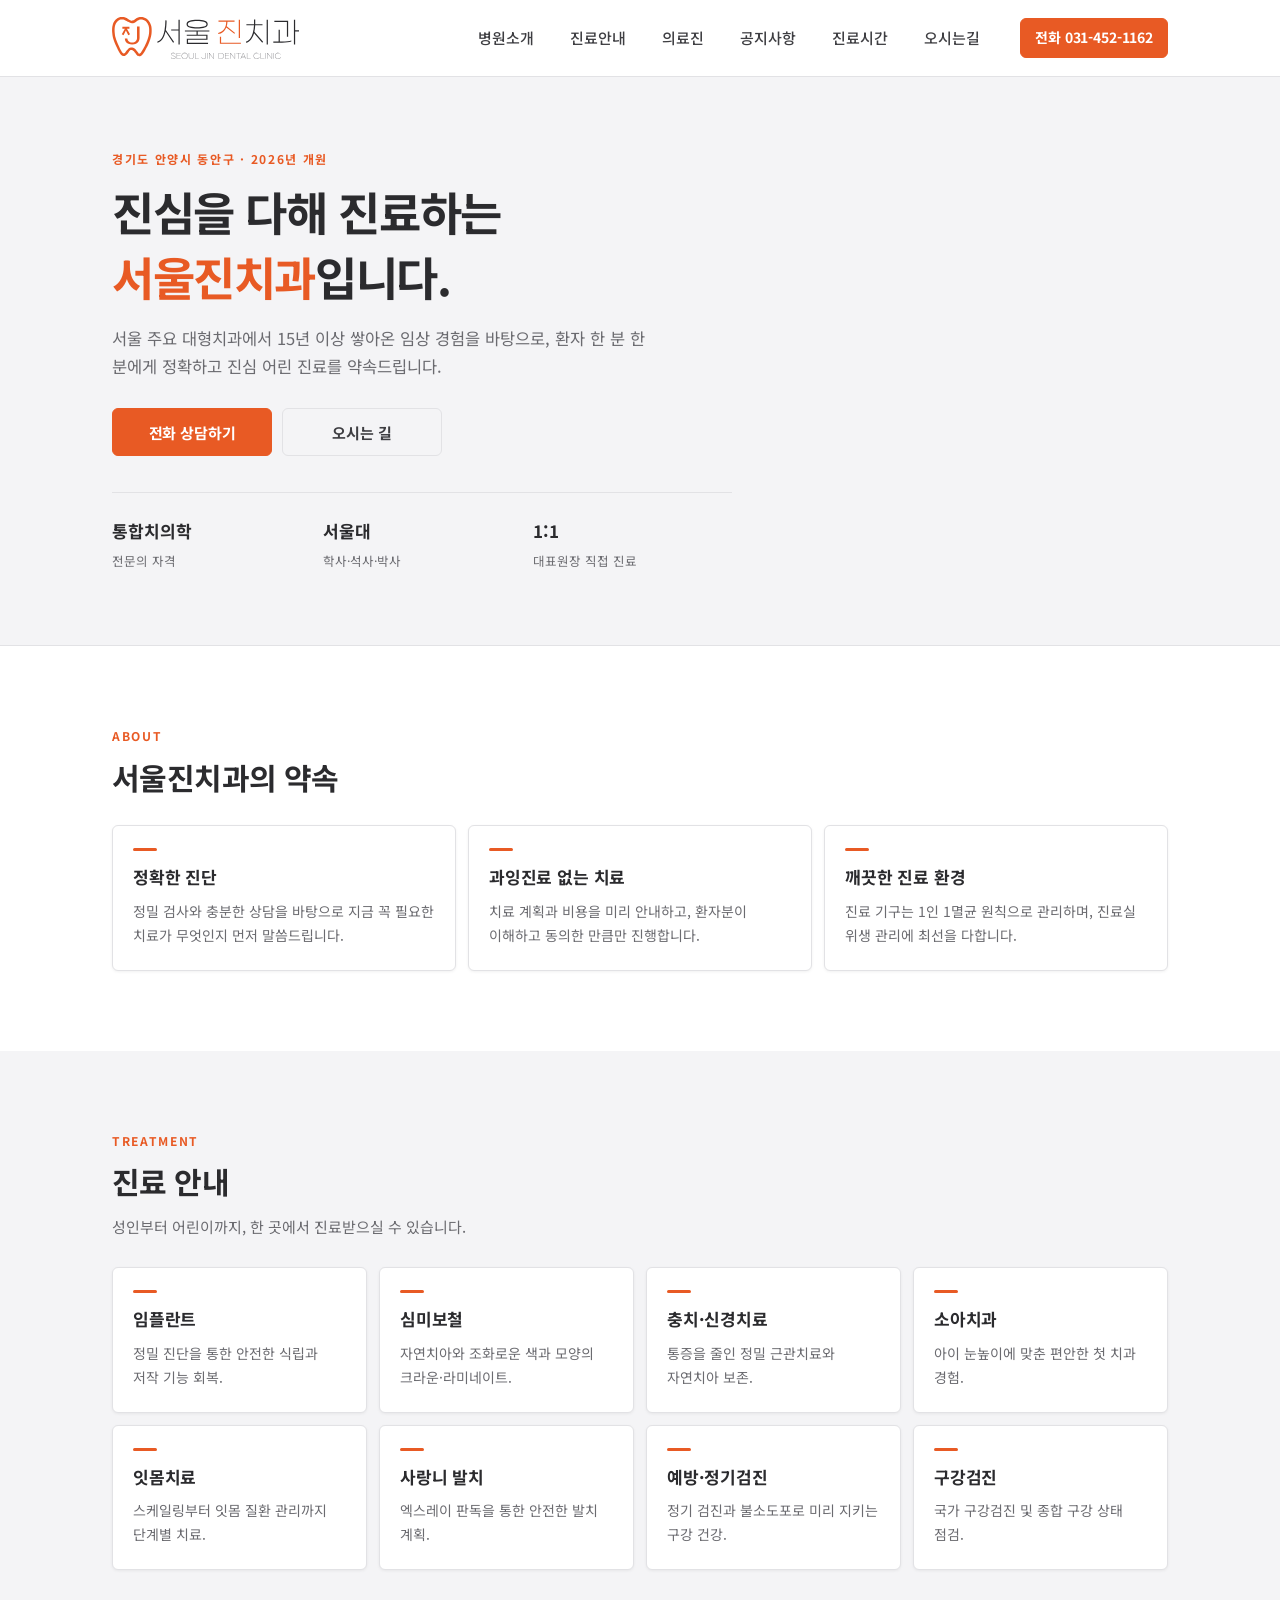
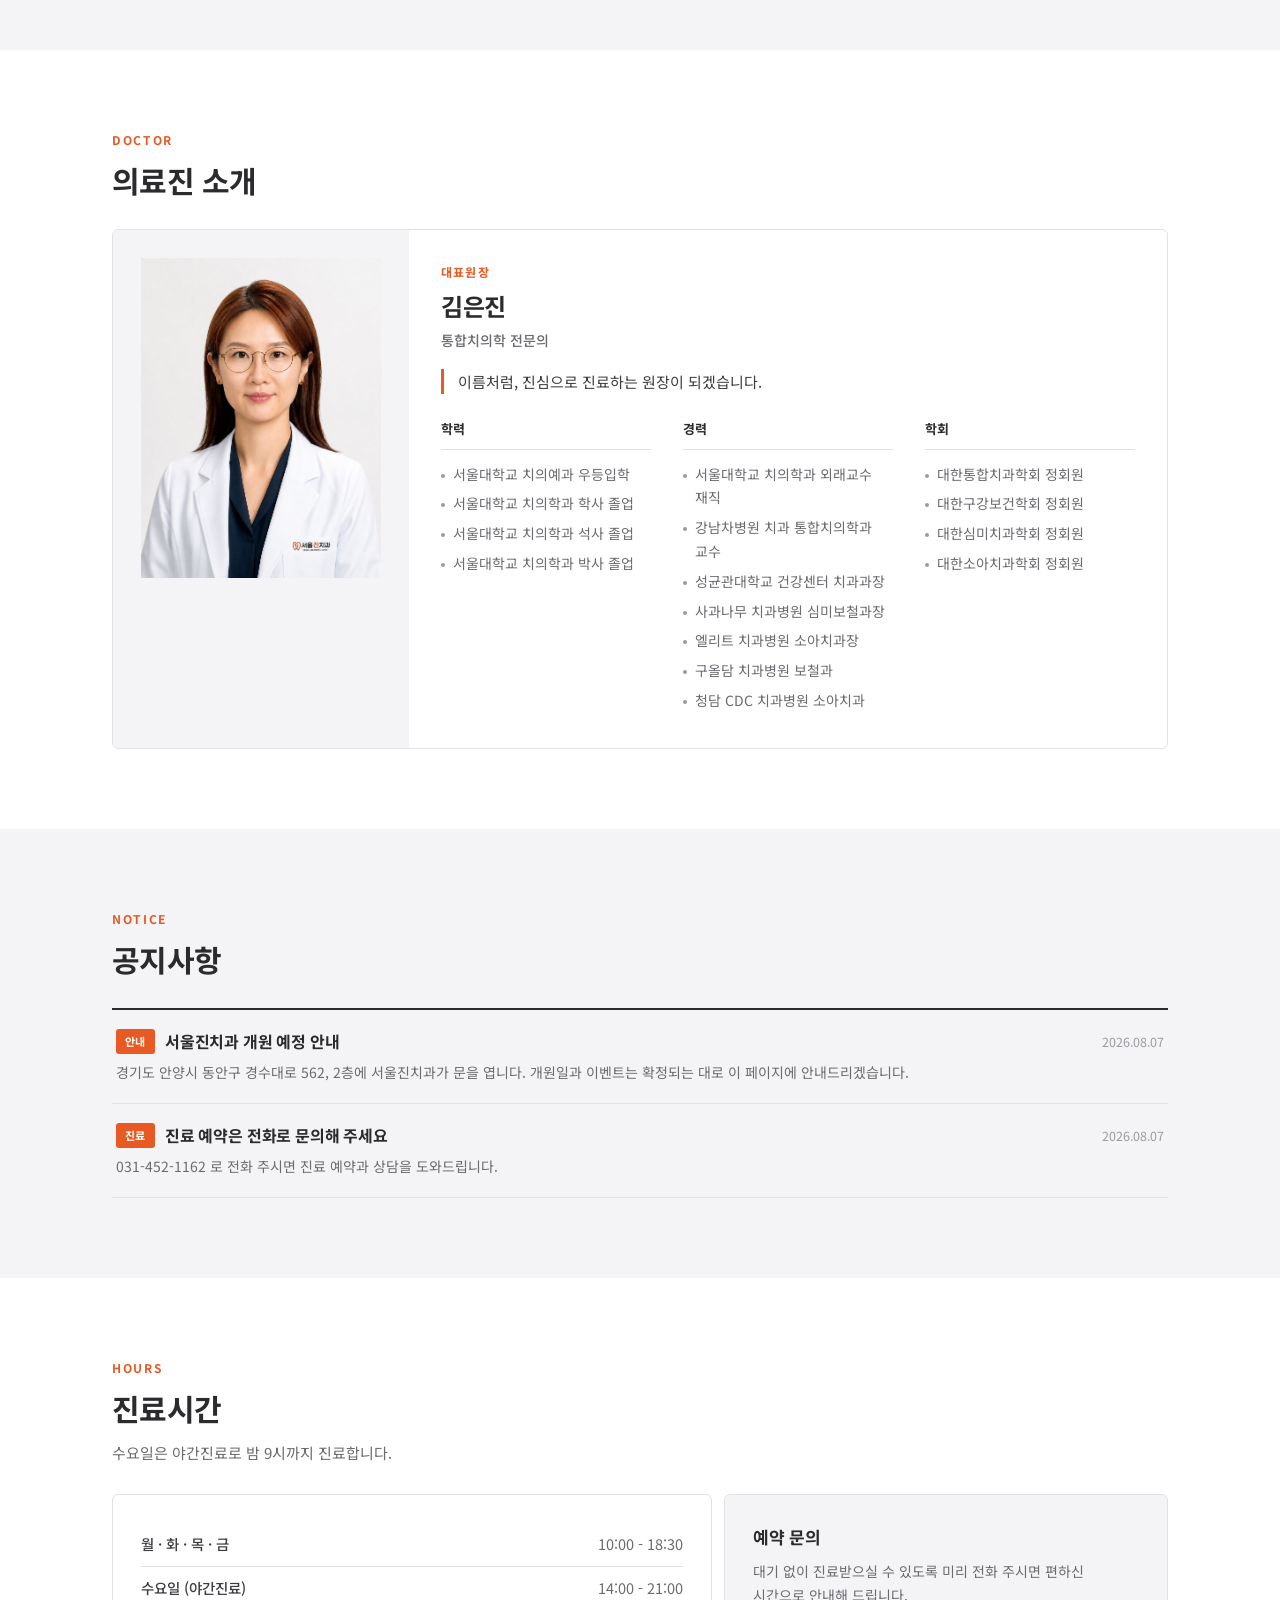
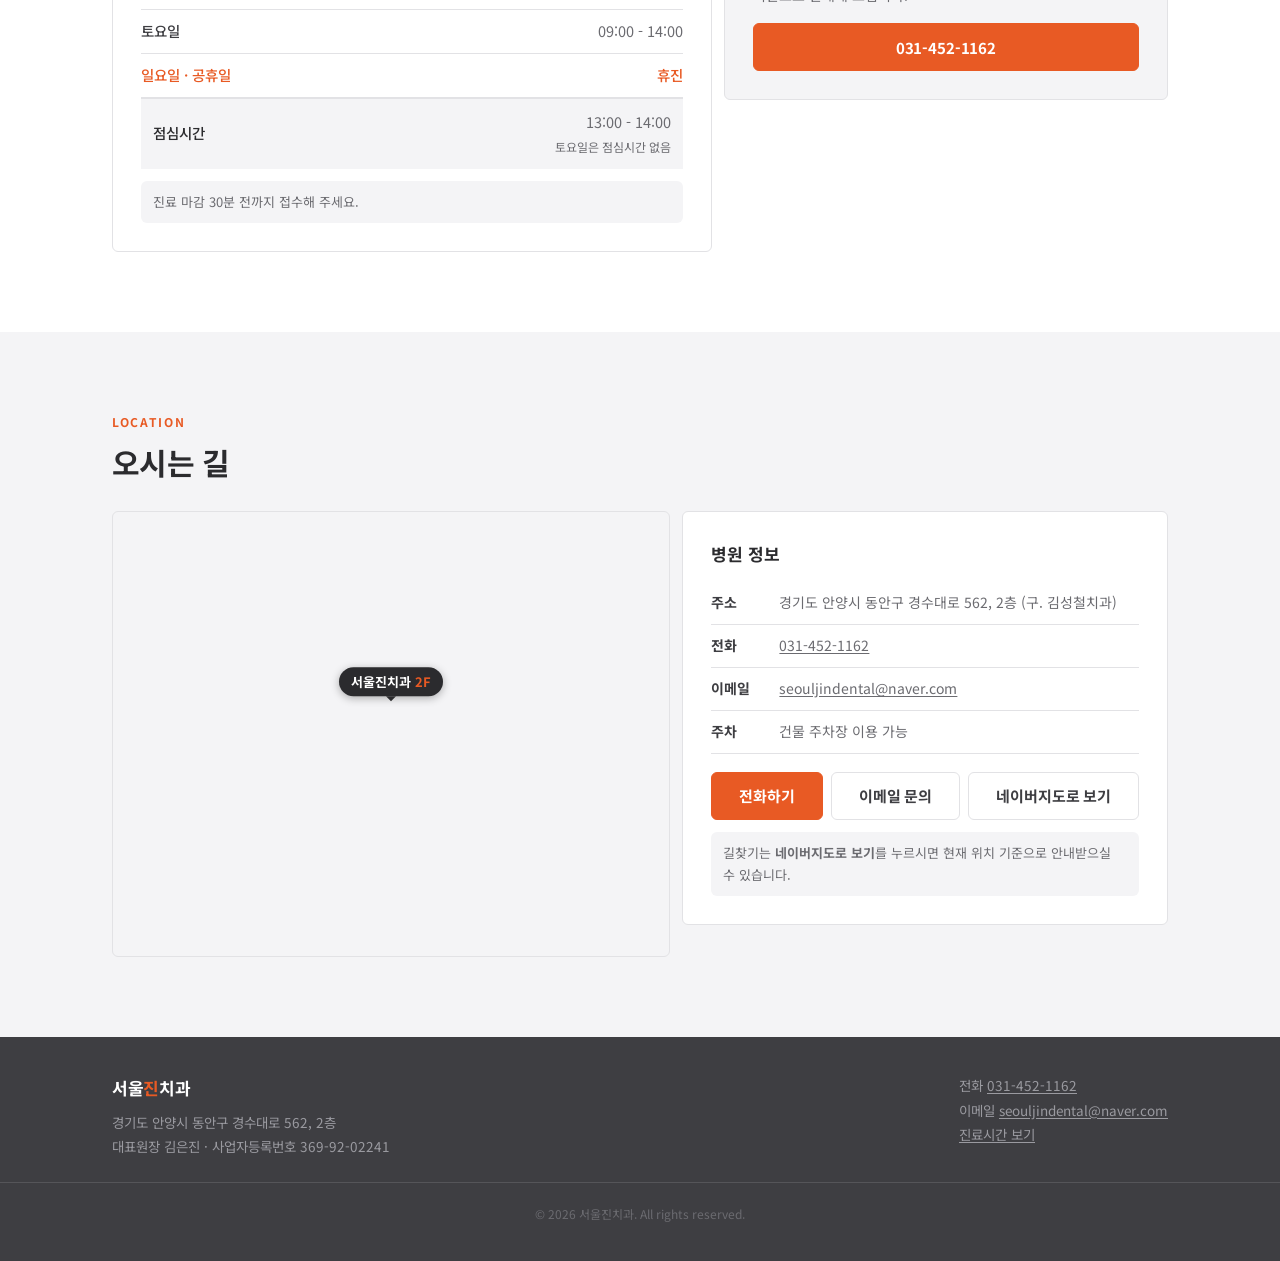
==== index.html @ 7da20f7e "푸터 진료시간 제거, 점심시간을 표 안으로, 사업자등록번호 입력 - 푸터에 진료시간이 중복으로 있어 임시 변경 때 한쪽만 고치는 실수가   생길 수 있었다. 푸터는 '진료시간 보기" ====
<!DOCTYPE html>
<html lang="ko">
<head>
<meta charset="UTF-8">
<meta name="viewport" content="width=device-width, initial-scale=1">
<title>서울진치과 | 안양 동안구 통합치의학 전문의 치과</title>
<meta name="description" content="경기도 안양시 동안구 경수대로 562, 2층. 통합치의학 전문의 김은진 대표원장이 임플란트·보철·심미치료·소아치과까지 직접 진료합니다. 전화 031-452-1162">
<meta name="keywords" content="안양치과, 동안구치과, 평촌치과, 서울진치과, 임플란트, 소아치과, 통합치의학 전문의">
<meta name="author" content="서울진치과">
<meta name="robots" content="index, follow">
<meta name="theme-color" content="#3E3E42">
<link rel="canonical" href="https://seouljindental.com/">

<!-- 검색엔진 소유확인 (지우지 마세요 — 지우면 소유확인이 풀립니다) -->
<meta name="google-site-verification" content="JNzWOjcxRi8a9K5BEWg_3UcegOGoQOrcPc45shkJLRU">
<meta name="naver-site-verification" content="94c505c1e6e44381753035ff42ec85cff32ebecf">

<!-- Open Graph -->
<meta property="og:type" content="website">
<meta property="og:site_name" content="서울진치과">
<meta property="og:title" content="서울진치과 | 안양 동안구 통합치의학 전문의 치과">
<meta property="og:description" content="통합치의학 전문의 김은진 대표원장이 직접 진료합니다. 경기도 안양시 동안구 경수대로 562, 2층 · 031-452-1162">
<meta property="og:url" content="https://seouljindental.com/">
<meta property="og:image" content="https://seouljindental.com/assets/images/doctor-kimeunjin.jpg">
<meta property="og:locale" content="ko_KR">
<meta name="twitter:card" content="summary_large_image">

<link rel="icon" href="data:image/svg+xml,<svg xmlns='http://www.w3.org/2000/svg' viewBox='0 0 32 32'><rect width='32' height='32' rx='6' fill='%23E85A24'/><text x='16' y='23' font-size='20' font-weight='700' text-anchor='middle' fill='white' font-family='sans-serif'>진</text></svg>">

<link rel="preconnect" href="https://fonts.googleapis.com">
<link rel="preconnect" href="https://fonts.gstatic.com" crossorigin>
<link href="https://fonts.googleapis.com/css2?family=Noto+Sans+KR:wght@400;500;700&display=swap" rel="stylesheet">
<link rel="stylesheet" href="assets/css/style.css?v=3">

<script type="application/ld+json">
{
  "@context": "https://schema.org",
  "@type": "Dentist",
  "name": "서울진치과",
  "url": "https://seouljindental.com/",
  "image": "https://seouljindental.com/assets/images/doctor-kimeunjin.jpg",
  "telephone": "+82-31-452-1162",
  "email": "seouljindental@naver.com",
  "priceRange": "₩₩",
  "address": {
    "@type": "PostalAddress",
    "streetAddress": "경수대로 562, 2층",
    "addressLocality": "안양시 동안구",
    "addressRegion": "경기도",
    "addressCountry": "KR"
  },
  "openingHoursSpecification": [
    { "@type": "OpeningHoursSpecification", "dayOfWeek": ["Monday","Tuesday","Thursday","Friday"], "opens": "10:00", "closes": "18:30" },
    { "@type": "OpeningHoursSpecification", "dayOfWeek": "Wednesday", "opens": "14:00", "closes": "21:00" },
    { "@type": "OpeningHoursSpecification", "dayOfWeek": "Saturday", "opens": "09:00", "closes": "14:00" }
  ]
}
</script>
</head>
<body>

<a class="skip-link" href="#main">본문 바로가기</a>

<header class="header">
  <div class="wrap header-inner">
    <a class="logo" href="#top" aria-label="서울진치과 홈">
      <!-- 명함(REFS/namec_1.pdf)의 로고 원본을 그대로 추출한 벡터.
           글자까지 실제 브랜드 폰트라 어떤 크기에서도 정확히 일치한다. -->
      <img class="logo-lockup" src="assets/images/logo-lockup.svg" alt=""
           width="400" height="90">
    </a>

    <nav class="nav" aria-label="주요 메뉴">
      <a href="#about">병원소개</a>
      <a href="#services">진료안내</a>
      <a href="#doctor">의료진</a>
      <a href="#notice">공지사항</a>
      <a href="#hours">진료시간</a>
      <a href="#location">오시는길</a>
    </nav>

    <div class="header-actions">
      <a class="btn btn-primary btn-sm" href="tel:031-452-1162">전화 031-452-1162</a>
      <button class="menu-toggle" id="menuToggle" type="button"
              aria-label="메뉴 열기" aria-expanded="false" aria-controls="mobileNav">
        <span></span><span></span><span></span>
      </button>
    </div>
  </div>

  <nav class="mobile-nav" id="mobileNav" aria-label="모바일 메뉴" hidden>
    <a href="#about">병원소개</a>
    <a href="#services">진료안내</a>
    <a href="#doctor">의료진</a>
    <a href="#notice">공지사항</a>
    <a href="#hours">진료시간</a>
    <a href="#location">오시는길</a>
  </nav>
</header>

<main id="main">
  <!-- HERO -->
  <section class="hero" id="top">
    <div class="wrap hero-inner">
      <p class="eyebrow">경기도 안양시 동안구 · 2026년 개원</p>
      <h1>진심을 다해 진료하는<br><span>서울진치과</span>입니다.</h1>
      <p class="hero-text">
	서울 주요 대형치과에서 15년 이상 쌓아온 임상 경험을 바탕으로, 환자 한 분 한 분에게 정확하고 진심 어린 진료를 약속드립니다.
      </p>
      <div class="hero-actions">
        <a class="btn btn-primary" href="tel:031-452-1162">전화 상담하기</a>
        <a class="btn btn-outline" href="#location">오시는 길</a>
      </div>
      <ul class="hero-facts">
        <li><strong>통합치의학</strong><span>전문의 자격</span></li>
        <li><strong>서울대</strong><span>학사·석사·박사</span></li>
        <li><strong>1:1</strong><span>대표원장 직접 진료</span></li>
      </ul>
    </div>
  </section>

  <!-- ABOUT -->
  <section class="section" id="about">
    <div class="wrap">
      <p class="eyebrow">ABOUT</p>
      <h2>서울진치과의 약속</h2>
      <div class="card-grid card-grid-3">
        <article class="card">
          <h3>정확한 진단</h3>
          <p>정밀 검사와 충분한 상담을 바탕으로 지금 꼭 필요한 치료가 무엇인지 먼저 말씀드립니다.</p>
        </article>
        <article class="card">
          <h3>과잉진료 없는 치료</h3>
          <p>치료 계획과 비용을 미리 안내하고, 환자분이 이해하고 동의한 만큼만 진행합니다.</p>
        </article>
        <article class="card">
          <h3>깨끗한 진료 환경</h3>
          <p>진료 기구는 1인 1멸균 원칙으로 관리하며, 진료실 위생 관리에 최선을 다합니다.</p>
        </article>
      </div>
    </div>
  </section>

  <!-- SERVICES -->
  <section class="section section-alt" id="services">
    <div class="wrap">
      <p class="eyebrow">TREATMENT</p>
      <h2>진료 안내</h2>
      <p class="section-lead">성인부터 어린이까지, 한 곳에서 진료받으실 수 있습니다.</p>
      <div class="card-grid card-grid-4">
        <article class="card"><h3>임플란트</h3><p>정밀 진단을 통한 안전한 식립과 저작 기능 회복.</p></article>
        <article class="card"><h3>심미보철</h3><p>자연치아와 조화로운 색과 모양의 크라운·라미네이트.</p></article>
        <article class="card"><h3>충치·신경치료</h3><p>통증을 줄인 정밀 근관치료와 자연치아 보존.</p></article>
        <article class="card"><h3>소아치과</h3><p>아이 눈높이에 맞춘 편안한 첫 치과 경험.</p></article>
        <article class="card"><h3>잇몸치료</h3><p>스케일링부터 잇몸 질환 관리까지 단계별 치료.</p></article>
        <article class="card"><h3>사랑니 발치</h3><p>엑스레이 판독을 통한 안전한 발치 계획.</p></article>
        <article class="card"><h3>예방·정기검진</h3><p>정기 검진과 불소도포로 미리 지키는 구강 건강.</p></article>
        <article class="card"><h3>구강검진</h3><p>국가 구강검진 및 종합 구강 상태 점검.</p></article>
      </div>
    </div>
  </section>

  <!-- DOCTOR -->
  <section class="section" id="doctor">
    <div class="wrap">
      <p class="eyebrow">DOCTOR</p>
      <h2>의료진 소개</h2>

      <div class="doctor">
        <div class="doctor-photo">
          <img src="assets/images/doctor-kimeunjin.jpg"
               alt="서울진치과 대표원장 김은진" width="1086" height="1449" loading="lazy">
        </div>
        <div class="doctor-body">
          <p class="doctor-role">대표원장</p>
          <h3 class="doctor-name">김은진 <small>통합치의학 전문의</small></h3>
          <p class="doctor-quote">이름처럼, 진심으로 진료하는 원장이 되겠습니다.</p>

          <div class="cv">
            <div class="cv-group">
              <h4>학력</h4>
              <ul>
                <li>서울대학교 치의예과 우등입학</li>
                <li>서울대학교 치의학과 학사 졸업</li>
                <li>서울대학교 치의학과 석사 졸업</li>
                <li>서울대학교 치의학과 박사 졸업</li>
              </ul>
            </div>
            <div class="cv-group">
              <h4>경력</h4>
              <ul>
                <li>서울대학교 치의학과 외래교수 재직</li>
                <li>강남차병원 치과 통합치의학과 교수</li>
                <li>성균관대학교 건강센터 치과과장</li>
                <li>사과나무 치과병원 심미보철과장</li>
                <li>엘리트 치과병원 소아치과장</li>
                <li>구올담 치과병원 보철과</li>
                <li>청담 CDC 치과병원 소아치과</li>
              </ul>
            </div>
            <div class="cv-group">
              <h4>학회</h4>
              <ul>
                <li>대한통합치과학회 정회원</li>
                <li>대한구강보건학회 정회원</li>
                <li>대한심미치과학회 정회원</li>
                <li>대한소아치과학회 정회원</li>
              </ul>
            </div>
          </div>
        </div>
      </div>
    </div>
  </section>

  <!-- NOTICE -->
  <section class="section section-alt" id="notice">
    <div class="wrap">
      <p class="eyebrow">NOTICE</p>
      <h2>공지사항</h2>
      <div class="notice-list" id="noticeList" aria-live="polite">
        <!-- data/notice.json 내용이 여기에 표시됩니다 -->
        <p class="fallback">공지사항을 불러오는 중입니다.</p>
      </div>
    </div>
  </section>

  <!-- HOURS -->
  <section class="section" id="hours">
    <div class="wrap">
      <p class="eyebrow">HOURS</p>
      <h2>진료시간</h2>
      <p class="section-lead">수요일은 야간진료로 밤 9시까지 진료합니다.</p>

      <div class="hours-wrap">
        <div class="info-block">
          <table class="hours" id="hoursTable">
            <caption class="sr-only">서울진치과 요일별 진료시간</caption>
            <tbody id="hoursBody">
              <tr><td colspan="2" class="fallback">진료시간을 불러오는 중입니다.</td></tr>
            </tbody>
          </table>
          <p class="hours-note" id="hoursNote"></p>
        </div>

        <div class="hours-cta">
          <h3>예약 문의</h3>
          <p>대기 없이 진료받으실 수 있도록 미리 전화 주시면 편하신 시간으로 안내해 드립니다.</p>
          <a class="btn btn-primary" href="tel:031-452-1162">031-452-1162</a>
        </div>
      </div>
    </div>
  </section>

  <!-- LOCATION -->
  <section class="section section-alt" id="location">
    <div class="wrap">
      <p class="eyebrow">LOCATION</p>
      <h2>오시는 길</h2>

      <div class="location">
        <!-- 지도
             네이버 지도는 iframe 삽입이 차단(X-Frame-Options: DENY)되어 있어
             JS API로만 표시할 수 있고, 여기에는 발급받은 Key ID가 필요하다.
             assets/js/main.js 의 NAVER_MAP.keyId 를 채우면 네이버 지도로 바뀌고,
             비어 있으면 아래 기본 지도가 그대로 보인다. (README 8번 참고) -->
        <div class="map">
          <div class="map-canvas" id="naverMap" hidden></div>

          <div class="map-fallback" id="mapFallback">
            <iframe
              src="https://maps.google.com/maps?q=%EA%B2%BD%EA%B8%B0%EB%8F%84%20%EC%95%88%EC%96%91%EC%8B%9C%20%EB%8F%99%EC%95%88%EA%B5%AC%20%EA%B2%BD%EC%88%98%EB%8C%80%EB%A1%9C%20562&amp;z=17&amp;hl=ko&amp;output=embed"
              title="서울진치과 위치 지도" loading="lazy"
              referrerpolicy="no-referrer-when-downgrade"></iframe>
            <p class="map-pin" aria-hidden="true">서울진치과 <span>2F</span></p>
          </div>
        </div>

        <div class="info-block">
          <h3>병원 정보</h3>
          <dl class="info-list">
            <dt>주소</dt>
            <dd>경기도 안양시 동안구 경수대로 562, 2층 (구. 김성철치과)</dd>
            <dt>전화</dt>
            <dd><a href="tel:031-452-1162">031-452-1162</a></dd>
            <dt>이메일</dt>
            <dd><a href="mailto:seouljindental@naver.com">seouljindental@naver.com</a></dd>
            <dt>주차</dt>
            <dd>건물 주차장 이용 가능</dd>
          </dl>
          <div class="info-actions">
            <a class="btn btn-primary" href="tel:031-452-1162">전화하기</a>
            <a class="btn btn-outline" href="mailto:seouljindental@naver.com">이메일 문의</a>
            <a class="btn btn-outline"
               href="https://map.naver.com/p/search/%EA%B2%BD%EA%B8%B0%EB%8F%84%20%EC%95%88%EC%96%91%EC%8B%9C%20%EB%8F%99%EC%95%88%EA%B5%AC%20%EA%B2%BD%EC%88%98%EB%8C%80%EB%A1%9C%20562"
               target="_blank" rel="noopener noreferrer">네이버지도로 보기</a>
          </div>
          <p class="hours-note">
            길찾기는 <strong>네이버지도로 보기</strong>를 누르시면 현재 위치 기준으로
            안내받으실 수 있습니다.
          </p>
        </div>
      </div>
    </div>
  </section>

</main>

<footer class="footer">
  <div class="wrap footer-inner">
    <div>
      <p class="footer-logo">서울<span>진</span>치과</p>
      <p>경기도 안양시 동안구 경수대로 562, 2층</p>
      <p>대표원장 김은진 · 사업자등록번호 369-92-02241</p>
    </div>
    <div>
      <p>전화 <a href="tel:031-452-1162">031-452-1162</a></p>
      <p>이메일 <a href="mailto:seouljindental@naver.com">seouljindental@naver.com</a></p>
      <p><a href="#hours">진료시간 보기</a></p>
    </div>
  </div>
  <p class="copyright">© 2026 서울진치과. All rights reserved.</p>
</footer>

<!-- 모바일 하단 고정 바 -->
<div class="mobile-bar">
  <a href="tel:031-452-1162">전화</a>
  <a href="mailto:seouljindental@naver.com">이메일</a>
  <a href="https://map.naver.com/p/search/%EA%B2%BD%EA%B8%B0%EB%8F%84%20%EC%95%88%EC%96%91%EC%8B%9C%20%EB%8F%99%EC%95%88%EA%B5%AC%20%EA%B2%BD%EC%88%98%EB%8C%80%EB%A1%9C%20562"
     target="_blank" rel="noopener noreferrer">길찾기</a>
</div>

<!-- ?v= 는 캐시 무효화용. CSS/JS를 고치면 이 숫자를 1 올려주세요 (README 9번) -->
<script src="assets/js/main.js?v=3" defer></script>
</body>
</html>
---- assets/css/style.css ----
/* ==========================================================================
   서울진치과 — style.css
   컬러: White / Dark Gray / Orange (간판 디자인 기준)
   모바일 우선(Mobile First) 반응형
   ========================================================================== */

/* 1. 변수 ----------------------------------------------------------------- */
:root {
  --orange: #E85A24;
  --orange-dark: #C74413;
  --gray-900: #2B2B2E;   /* 간판 바탕 다크그레이 */
  --gray-800: #3E3E42;
  --gray-600: #6B6B70;
  --gray-400: #9A9AA0;
  --gray-200: #E2E2E5;
  --gray-100: #F4F4F6;
  --white: #FFFFFF;

  --ink: var(--gray-900);
  --muted: var(--gray-600);
  --line: var(--gray-200);

  --wrap: 1120px;
  --pad: 20px;
  --radius: 6px;
  --shadow: 0 1px 3px rgba(0, 0, 0, .06);
}

/* 2. 리셋 / 기본 ---------------------------------------------------------- */
*, *::before, *::after { box-sizing: border-box; }
* { margin: 0; padding: 0; }

html {
  scroll-behavior: smooth;
  scroll-padding-top: 72px; /* sticky 헤더 높이 보정 */
  -webkit-text-size-adjust: 100%;
}

body {
  font-family: "Noto Sans KR", -apple-system, BlinkMacSystemFont,
               "Malgun Gothic", "맑은 고딕", sans-serif;
  color: var(--ink);
  background: var(--white);
  line-height: 1.7;
  font-size: 16px;
  word-break: keep-all;
  -webkit-font-smoothing: antialiased;
}

a { color: inherit; text-decoration: none; }
img { max-width: 100%; height: auto; display: block; }
ul { list-style: none; }

:focus-visible {
  outline: 2px solid var(--orange);
  outline-offset: 2px;
}

.wrap {
  width: 100%;
  max-width: var(--wrap);
  margin: 0 auto;
  padding: 0 var(--pad);
}

.sr-only {
  position: absolute; width: 1px; height: 1px;
  padding: 0; margin: -1px; overflow: hidden;
  clip: rect(0, 0, 0, 0); white-space: nowrap; border: 0;
}

.skip-link {
  position: absolute; top: -60px; left: 12px; z-index: 200;
  background: var(--orange); color: #fff;
  padding: 10px 16px; border-radius: var(--radius); font-size: 14px;
}
.skip-link:focus { top: 12px; }

/* 3. 공통 타이포 ---------------------------------------------------------- */
.eyebrow {
  font-size: 12px; font-weight: 700; letter-spacing: .14em;
  color: var(--orange); text-transform: uppercase; margin-bottom: 10px;
}

h2 {
  font-size: 24px; font-weight: 700; letter-spacing: -.02em;
  line-height: 1.35; margin-bottom: 12px;
}

h3 { font-size: 17px; font-weight: 700; letter-spacing: -.01em; }

.section-lead {
  color: var(--muted); font-size: 15px; margin-bottom: 4px;
}

.fallback { color: var(--gray-400); font-size: 14px; }

/* 4. 버튼 ----------------------------------------------------------------- */
.btn {
  display: inline-flex; align-items: center; justify-content: center;
  min-height: 48px; padding: 0 22px;
  font-size: 15px; font-weight: 700; letter-spacing: -.01em;
  border: 1.5px solid transparent; border-radius: var(--radius);
  cursor: pointer; white-space: nowrap;
  transition: background-color .15s ease, color .15s ease, border-color .15s ease;
}
.btn-sm { min-height: 40px; padding: 0 14px; font-size: 14px; }

.btn-primary { background: var(--orange); color: #fff; border-color: var(--orange); }
.btn-primary:hover { background: var(--orange-dark); border-color: var(--orange-dark); }

.btn-outline { background: transparent; color: var(--gray-800); border-color: var(--line); }
.btn-outline:hover { border-color: var(--gray-800); }

/* 5. 헤더 ----------------------------------------------------------------- */
.header {
  position: sticky; top: 0; z-index: 100;
  background: var(--white);
  border-bottom: 1px solid var(--line);
}

.header-inner {
  display: flex; align-items: center; justify-content: space-between;
  gap: 16px; height: 64px;
}

.logo { display: inline-flex; align-items: center; flex-shrink: 0; }

/* 로고 락업(심볼 + 서울진치과 + 영문)은 명함에서 추출한 벡터 한 장이다.
   비율(400:89.72)은 SVG가 유지하므로 높이만 지정한다. */
.logo-lockup { height: 38px; width: auto; display: block; }

.nav { display: none; }

.header-actions { display: flex; align-items: center; gap: 10px; }
.header-actions .btn { display: none; }

.menu-toggle {
  width: 44px; height: 44px; position: relative;
  background: none; border: none; cursor: pointer; flex-shrink: 0;
}
.menu-toggle span {
  position: absolute; left: 11px; width: 22px; height: 2px;
  background: var(--gray-900); transition: transform .2s ease, opacity .2s ease;
}
.menu-toggle span:nth-child(1) { top: 15px; }
.menu-toggle span:nth-child(2) { top: 21px; }
.menu-toggle span:nth-child(3) { top: 27px; }
.menu-toggle[aria-expanded="true"] span:nth-child(1) { transform: translateY(6px) rotate(45deg); }
.menu-toggle[aria-expanded="true"] span:nth-child(2) { opacity: 0; }
.menu-toggle[aria-expanded="true"] span:nth-child(3) { transform: translateY(-6px) rotate(-45deg); }

.mobile-nav {
  display: flex; flex-direction: column;
  background: var(--white); border-top: 1px solid var(--line);
}
.mobile-nav[hidden] { display: none; }
.mobile-nav a {
  padding: 14px var(--pad); font-size: 15px; font-weight: 500;
  border-bottom: 1px solid var(--line);
}

/* 6. 히어로 --------------------------------------------------------------- */
.hero {
  background: var(--gray-100);
  border-bottom: 1px solid var(--line);
}
.hero-inner { padding-top: 48px; padding-bottom: 48px; }

.hero h1 {
  font-size: 28px; font-weight: 700; line-height: 1.4;
  letter-spacing: -.03em; margin-bottom: 16px;
}
.hero h1 span { color: var(--orange); }

.hero-text {
  color: var(--muted); font-size: 15px; max-width: 540px; margin-bottom: 28px;
}

.hero-actions { display: flex; flex-wrap: wrap; gap: 10px; }

.hero-facts {
  display: grid; grid-template-columns: repeat(3, 1fr); gap: 12px;
  margin-top: 36px; padding-top: 24px; border-top: 1px solid var(--line);
}
.hero-facts strong {
  display: block; font-size: 17px; font-weight: 700; color: var(--gray-900);
}
.hero-facts span { font-size: 12.5px; color: var(--muted); }

/* 7. 섹션 ----------------------------------------------------------------- */
.section { padding: 56px 0; }
.section-alt { background: var(--gray-100); }

/* 8. 카드 그리드 ---------------------------------------------------------- */
.card-grid {
  display: grid; grid-template-columns: 1fr; gap: 12px; margin-top: 28px;
}

.card {
  background: var(--white);
  border: 1px solid var(--line); border-radius: var(--radius);
  padding: 22px 20px; box-shadow: var(--shadow);
}
.card h3 { margin-bottom: 8px; }
.card h3::before {
  content: ""; display: block;
  width: 24px; height: 3px; background: var(--orange);
  border-radius: 2px; margin-bottom: 12px;
}
.card p { font-size: 14px; color: var(--muted); }

/* 9. 의료진 --------------------------------------------------------------- */
.doctor {
  margin-top: 28px;
  border: 1px solid var(--line); border-radius: var(--radius);
  overflow: hidden; background: var(--white);
}

/* 사진은 원본 해상도에 한계가 있어 크게 띄우지 않는다.
   표시 크기를 줄이면 화면 밀도가 올라가 더 선명하게 보인다. */
.doctor-photo {
  background: var(--gray-100);
  display: flex; justify-content: center;
  padding: 24px 20px 0;
}
.doctor-photo img { width: 100%; max-width: 240px; height: auto; }

.doctor-body { padding: 24px 20px; }

.doctor-role {
  font-size: 12px; font-weight: 700; letter-spacing: .1em;
  color: var(--orange); margin-bottom: 4px;
}
.doctor-name { font-size: 24px; font-weight: 700; letter-spacing: -.02em; }
.doctor-name small {
  display: block; font-size: 14px; font-weight: 500; color: var(--muted);
  letter-spacing: 0; margin-top: 2px;
}

.doctor-quote {
  margin: 16px 0 24px; padding-left: 14px;
  border-left: 3px solid var(--orange);
  font-size: 15px; color: var(--gray-800);
}

.cv { display: grid; gap: 22px; }
.cv-group h4 {
  font-size: 13px; font-weight: 700; color: var(--gray-900);
  padding-bottom: 8px; margin-bottom: 10px; border-bottom: 1px solid var(--line);
}
.cv-group li {
  font-size: 14px; color: var(--muted); padding: 3px 0 3px 12px; position: relative;
}
.cv-group li::before {
  content: ""; position: absolute; left: 0; top: 14px;
  width: 4px; height: 4px; border-radius: 50%; background: var(--gray-400);
}

/* 10. 공지사항 ------------------------------------------------------------ */
.notice-list { margin-top: 28px; border-top: 2px solid var(--gray-900); }

.notice-item {
  padding: 18px 4px; border-bottom: 1px solid var(--line);
}
.notice-head {
  display: flex; align-items: center; gap: 10px; flex-wrap: wrap; margin-bottom: 6px;
}
.notice-tag {
  flex-shrink: 0; font-size: 11px; font-weight: 700; letter-spacing: .04em;
  padding: 3px 9px; border-radius: 3px;
  background: var(--orange); color: #fff;
}
.notice-title { font-size: 16px; font-weight: 700; letter-spacing: -.01em; }
.notice-date {
  font-size: 12.5px; color: var(--gray-400); margin-left: auto;
  font-variant-numeric: tabular-nums;
}
.notice-body { font-size: 14px; color: var(--muted); }

/* 11. 진료시간 / 오시는 길 ------------------------------------------------ */
.hours-wrap,
.location { display: grid; gap: 12px; margin-top: 28px; }

/* 지도 — 비율 고정 컨테이너 안에 iframe을 채우고, 위에 이름표를 얹는다. */
.map {
  position: relative; overflow: hidden;
  aspect-ratio: 4 / 3;
  border: 1px solid var(--line); border-radius: var(--radius);
  background: var(--gray-100);
}
.map iframe { width: 100%; height: 100%; border: 0; display: block; }
/* 네이버 지도 스크립트가 컨테이너의 position 을 inline 으로 relative 로
   덮어쓴다. 그러면 inset:0 이 무효가 되어 높이가 0으로 접히므로,
   width/height 를 명시해 어느 쪽이든 부모를 채우게 한다. */
.map-canvas { position: absolute; inset: 0; width: 100%; height: 100%; }
.map-fallback { position: absolute; inset: 0; }
.map-canvas[hidden], .map-fallback[hidden] { display: none; }

/* 네이버 지도 위에 올라가는 마커 (JS API가 이 마크업을 넣는다) */
.map-marker {
  transform: translate(-50%, -140%);
  background: var(--gray-900); color: #fff;
  font-size: 13px; font-weight: 700; line-height: 1; white-space: nowrap;
  padding: 8px 12px; border-radius: 100px;
  box-shadow: 0 2px 8px rgba(0, 0, 0, .3);
}
.map-marker b { color: var(--orange); }
.map-marker::after {
  content: ""; position: absolute; left: 50%; top: 100%;
  transform: translateX(-50%);
  border: 5px solid transparent; border-top-color: var(--gray-900);
}

.map-pin {
  position: absolute; left: 50%; top: 50%;
  transform: translate(-50%, -230%);
  pointer-events: none;               /* 지도 조작을 막지 않는다 */
  background: var(--gray-900); color: #fff;
  font-size: 13px; font-weight: 700; line-height: 1;
  padding: 8px 12px; border-radius: 100px; white-space: nowrap;
  box-shadow: 0 2px 8px rgba(0, 0, 0, .3);
}
.map-pin span { color: var(--orange); }
.map-pin::after {
  content: ""; position: absolute; left: 50%; top: 100%;
  transform: translateX(-50%);
  border: 5px solid transparent; border-top-color: var(--gray-900);
}

.hours-cta {
  background: var(--gray-100); border: 1px solid var(--line);
  border-radius: var(--radius); padding: 22px 20px;
  align-self: start;
}
.hours-cta h3 { margin-bottom: 8px; }
.hours-cta p { font-size: 14px; color: var(--muted); margin-bottom: 16px; }
.hours-cta .btn { width: 100%; }

.info-block {
  background: var(--white);
  border: 1px solid var(--line); border-radius: var(--radius);
  padding: 22px 20px;
}
.info-block h3 { margin-bottom: 14px; }

.hours { width: 100%; border-collapse: collapse; font-variant-numeric: tabular-nums; }
.hours th, .hours td {
  text-align: left; font-size: 14.5px;
  padding: 9px 0; border-bottom: 1px solid var(--line);
}
.hours td:first-child { font-weight: 500; color: var(--gray-800); width: 45%; }
.hours td:last-child { color: var(--muted); text-align: right; }
.hours tr:last-child td { border-bottom: none; }
.hours tr.is-closed td { color: var(--orange); font-weight: 500; }

/* 점심시간 — 진료 요일과 구분되도록 굵은 선과 배경을 준다. */
.hours tr.is-lunch td {
  border-top: 2px solid var(--line); border-bottom: none;
  background: var(--gray-100); padding: 11px 12px;
}
.hours tr.is-lunch td:first-child { color: var(--gray-900); }
.hours tr.is-lunch small {
  display: block; font-size: 12px; color: var(--muted); margin-top: 3px;
}

.hours-note {
  margin-top: 12px; font-size: 13px; color: var(--muted);
  background: var(--gray-100); border-radius: var(--radius); padding: 10px 12px;
}
.hours-note:empty { display: none; }

.info-list { display: grid; grid-template-columns: 68px 1fr; gap: 0; }
.info-list dt {
  font-size: 14px; font-weight: 700; color: var(--gray-800);
  padding: 9px 0; border-bottom: 1px solid var(--line);
}
.info-list dd {
  font-size: 14px; color: var(--muted);
  padding: 9px 0; border-bottom: 1px solid var(--line);
}
.info-list dd a { color: var(--muted); text-decoration: underline; text-underline-offset: 2px; }
.info-list dd a:hover { color: var(--orange); }

.info-actions { display: flex; flex-wrap: wrap; gap: 8px; margin-top: 18px; }
.info-actions .btn { flex: 1 1 auto; }

/* 13. 푸터 ---------------------------------------------------------------- */
.footer {
  background: var(--gray-800); color: var(--gray-400);
  padding: 36px 0 90px; /* 하단 고정바 높이만큼 여유 */
  font-size: 13.5px;
}
.footer-inner { display: grid; gap: 20px; }
.footer p { line-height: 1.8; }
.footer a { text-decoration: underline; text-underline-offset: 2px; }
.footer a:hover { color: var(--white); }

.footer-logo {
  font-size: 17px; font-weight: 700; color: var(--white);
  letter-spacing: -.02em; margin-bottom: 6px;
}
.footer-logo span { color: var(--orange); }

.copyright {
  margin-top: 24px; padding-top: 20px;
  border-top: 1px solid rgba(255, 255, 255, .12);
  text-align: center; font-size: 12px; color: var(--gray-600);
}

/* 14. 모바일 하단 고정 바 -------------------------------------------------- */
.mobile-bar {
  position: fixed; left: 0; right: 0; bottom: 0; z-index: 90;
  display: grid; grid-template-columns: repeat(3, 1fr);
  background: var(--gray-900);
  padding-bottom: env(safe-area-inset-bottom);
}
.mobile-bar a {
  display: flex; align-items: center; justify-content: center;
  min-height: 54px; color: #fff; font-size: 15px; font-weight: 700;
  border-left: 1px solid rgba(255, 255, 255, .14);
}
.mobile-bar a:first-child { border-left: none; background: var(--orange); }

/* 15. 반응형 — 태블릿 이상 ------------------------------------------------ */
@media (min-width: 768px) {
  :root { --pad: 32px; }

  h2 { font-size: 30px; }

  .card-grid-3 { grid-template-columns: repeat(3, 1fr); }
  .card-grid-4 { grid-template-columns: repeat(2, 1fr); }

  .hero-inner { padding-top: 72px; padding-bottom: 72px; }
  .hero h1 { font-size: 40px; }
  .hero-text { font-size: 16.5px; }
  .hero-actions .btn { min-width: 160px; }

  .section { padding: 80px 0; }

  .doctor { display: grid; grid-template-columns: 296px 1fr; }
  .doctor-photo { align-items: flex-start; padding: 28px; }
  .doctor-photo img { max-width: none; }
  .doctor-body { padding: 32px; }

  .cv { grid-template-columns: repeat(2, 1fr); gap: 22px 32px; }

  .hours-wrap { grid-template-columns: 1.35fr 1fr; align-items: start; }
  .location { grid-template-columns: minmax(0, 1.15fr) minmax(0, 1fr); align-items: start; }
  .map { aspect-ratio: 4 / 3.2; }
  .info-block, .hours-cta { padding: 28px; }

  .footer { padding-bottom: 36px; }
  .footer-inner { grid-template-columns: 1fr auto; }

  .mobile-bar { display: none; }
}

/* 16. 반응형 — PC -------------------------------------------------------- */
@media (min-width: 1024px) {
  html { scroll-padding-top: 80px; }

  .header-inner { height: 76px; }
  .logo-lockup { height: 42px; }

  .nav { display: flex; gap: 4px; margin-left: auto; }
  .nav a {
    padding: 8px 16px; font-size: 15px; font-weight: 500; color: var(--gray-800);
    border-radius: var(--radius); transition: color .15s ease;
  }
  .nav a:hover { color: var(--orange); }

  .header-actions { margin-left: 8px; }
  .header-actions .btn { display: inline-flex; }
  .menu-toggle { display: none; }
  .mobile-nav { display: none !important; }

  .hero h1 { font-size: 46px; }
  .hero-facts { max-width: 620px; }

  .card-grid-4 { grid-template-columns: repeat(4, 1fr); }

  .cv { grid-template-columns: repeat(3, 1fr); }
}

/* 17. 모션 최소화 선호 ---------------------------------------------------- */
@media (prefers-reduced-motion: reduce) {
  html { scroll-behavior: auto; }
  *, *::before, *::after { transition: none !important; animation: none !important; }
}

/* 18. 인쇄 --------------------------------------------------------------- */
@media print {
  .header, .mobile-bar, .hero-actions, .info-actions { display: none; }
  body { font-size: 12pt; }
}
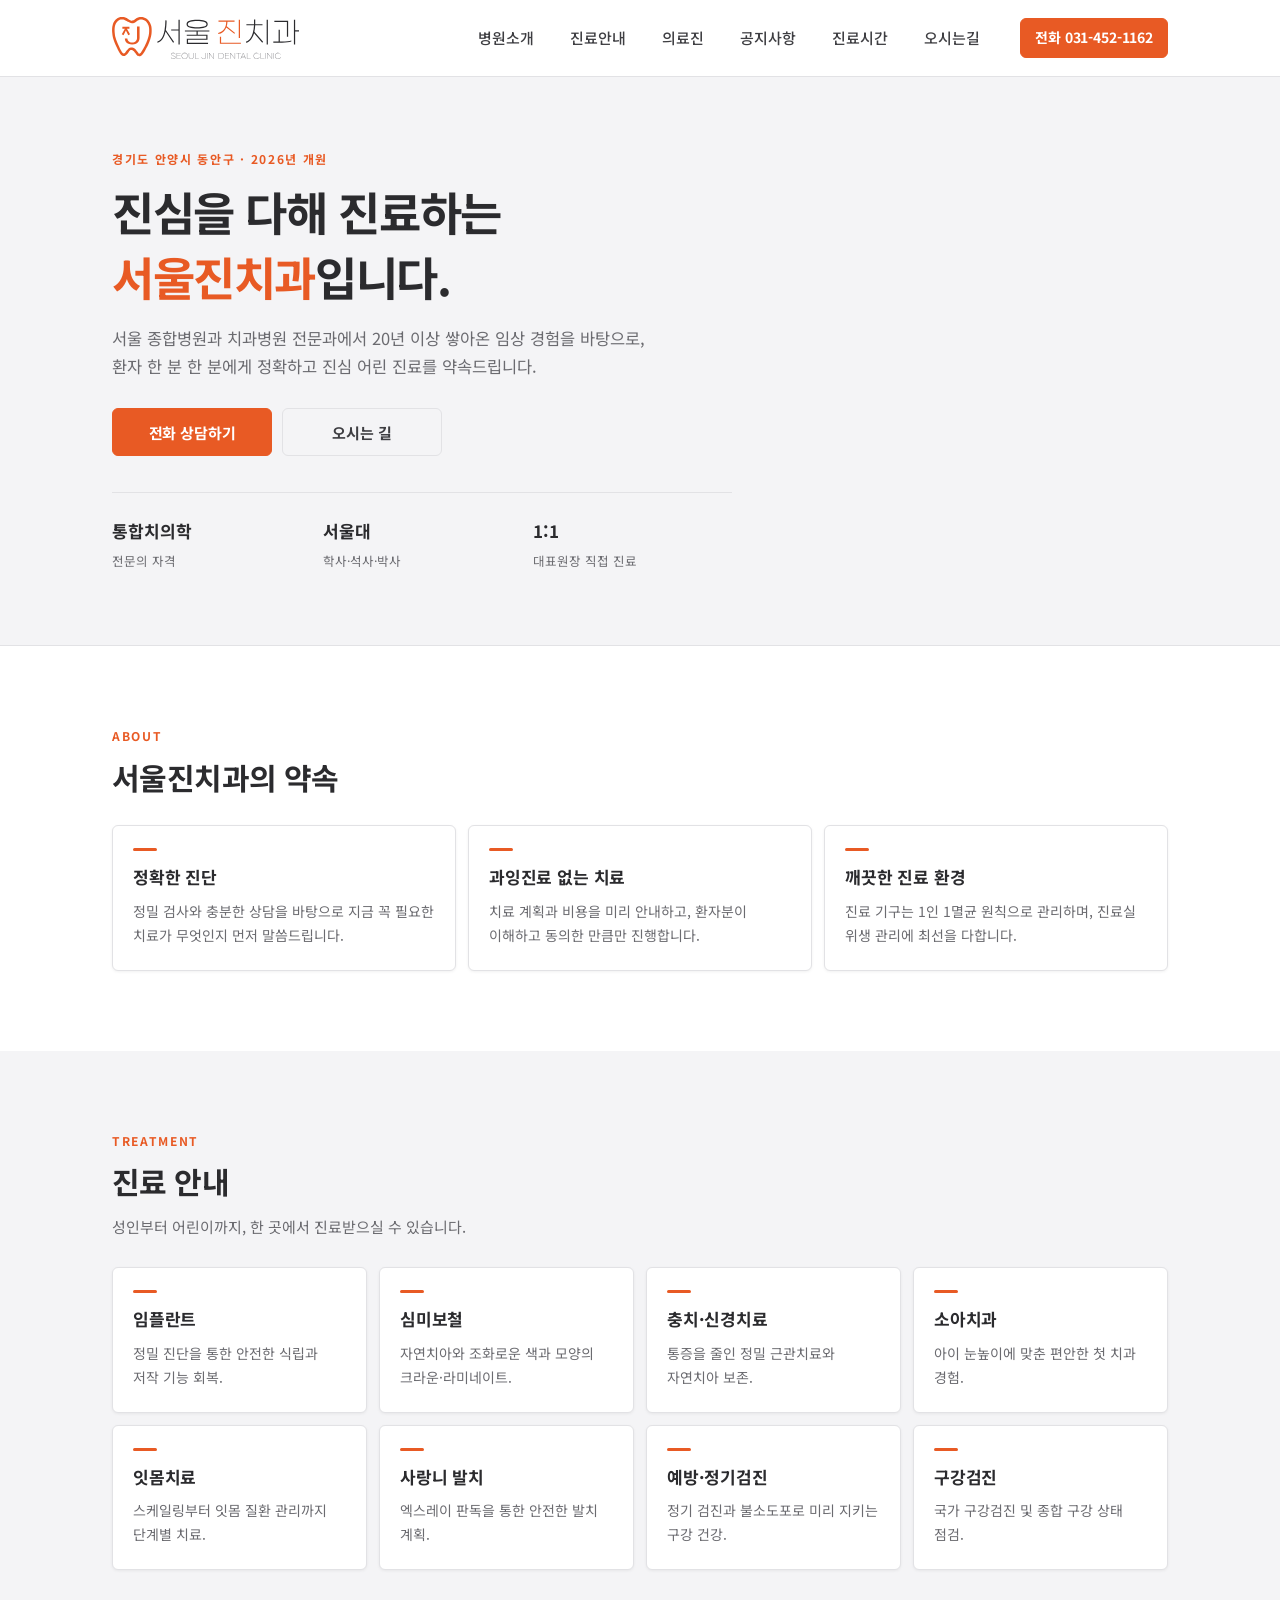
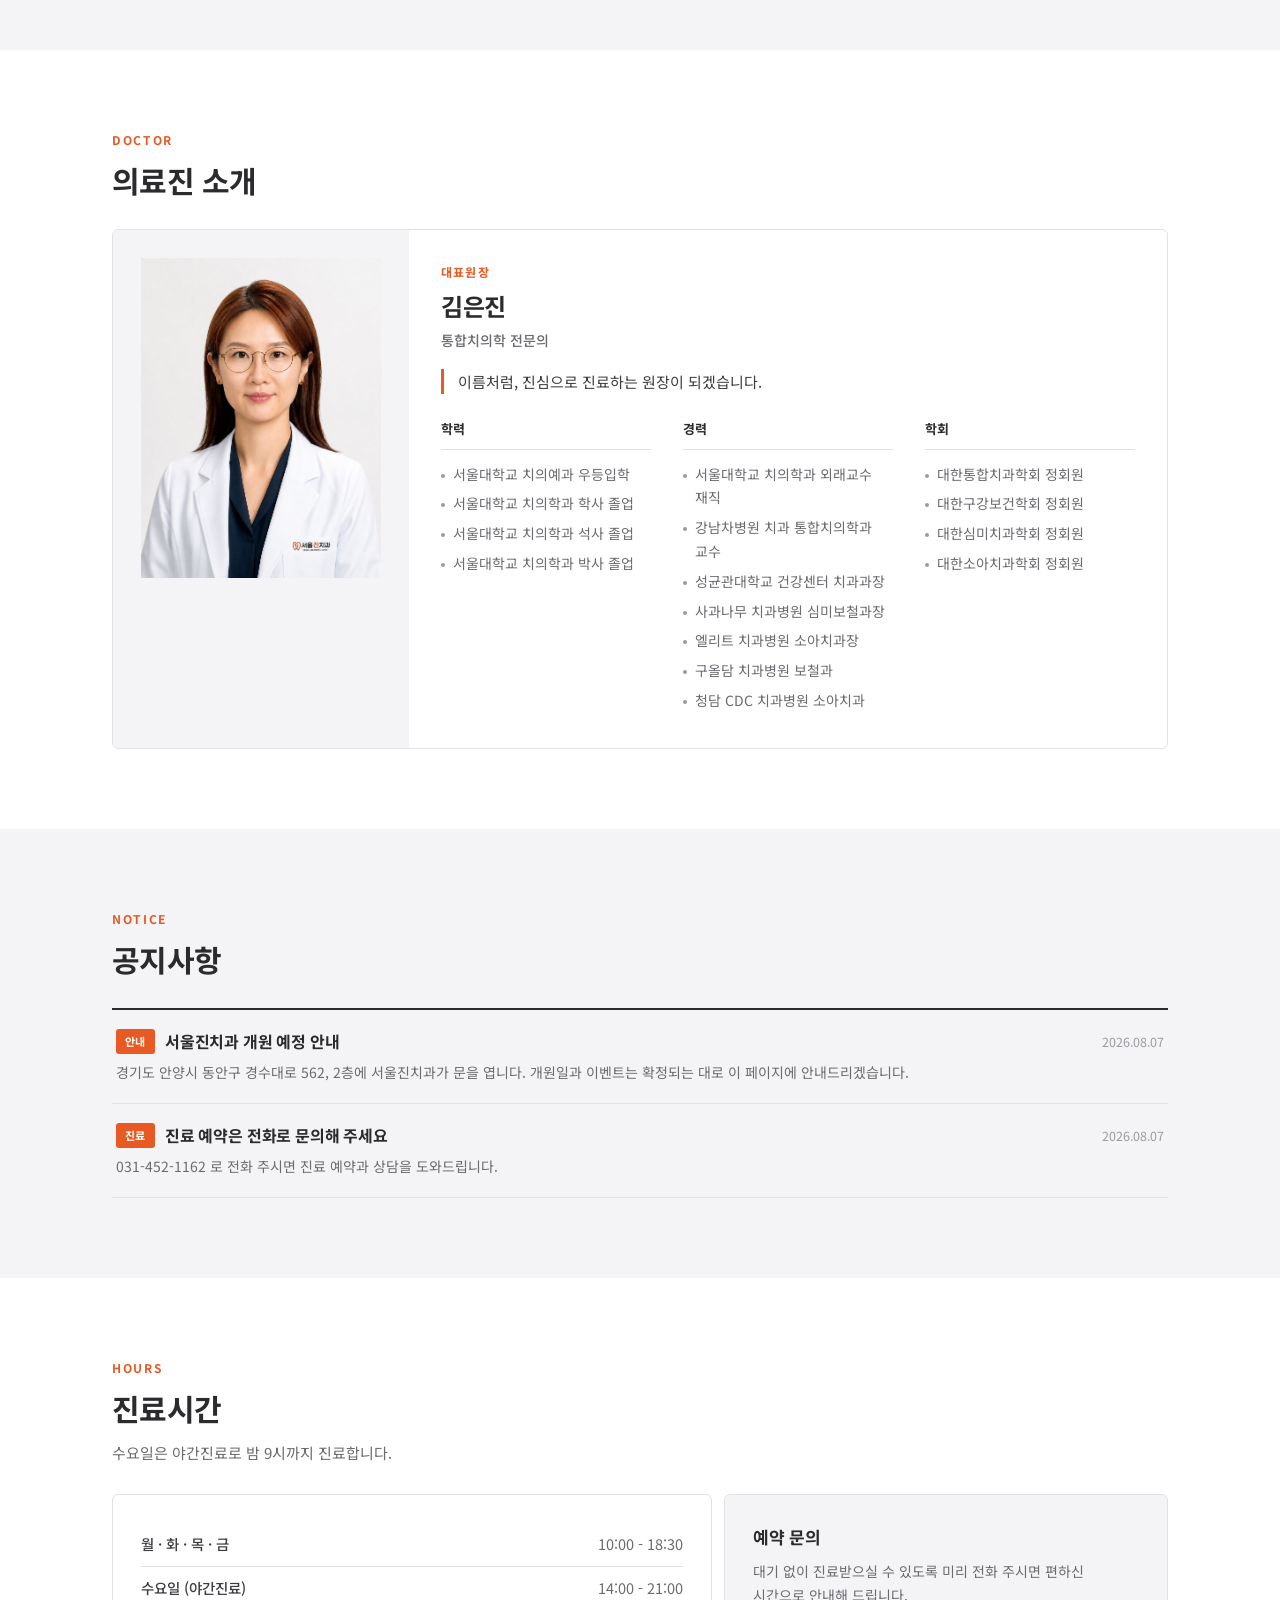
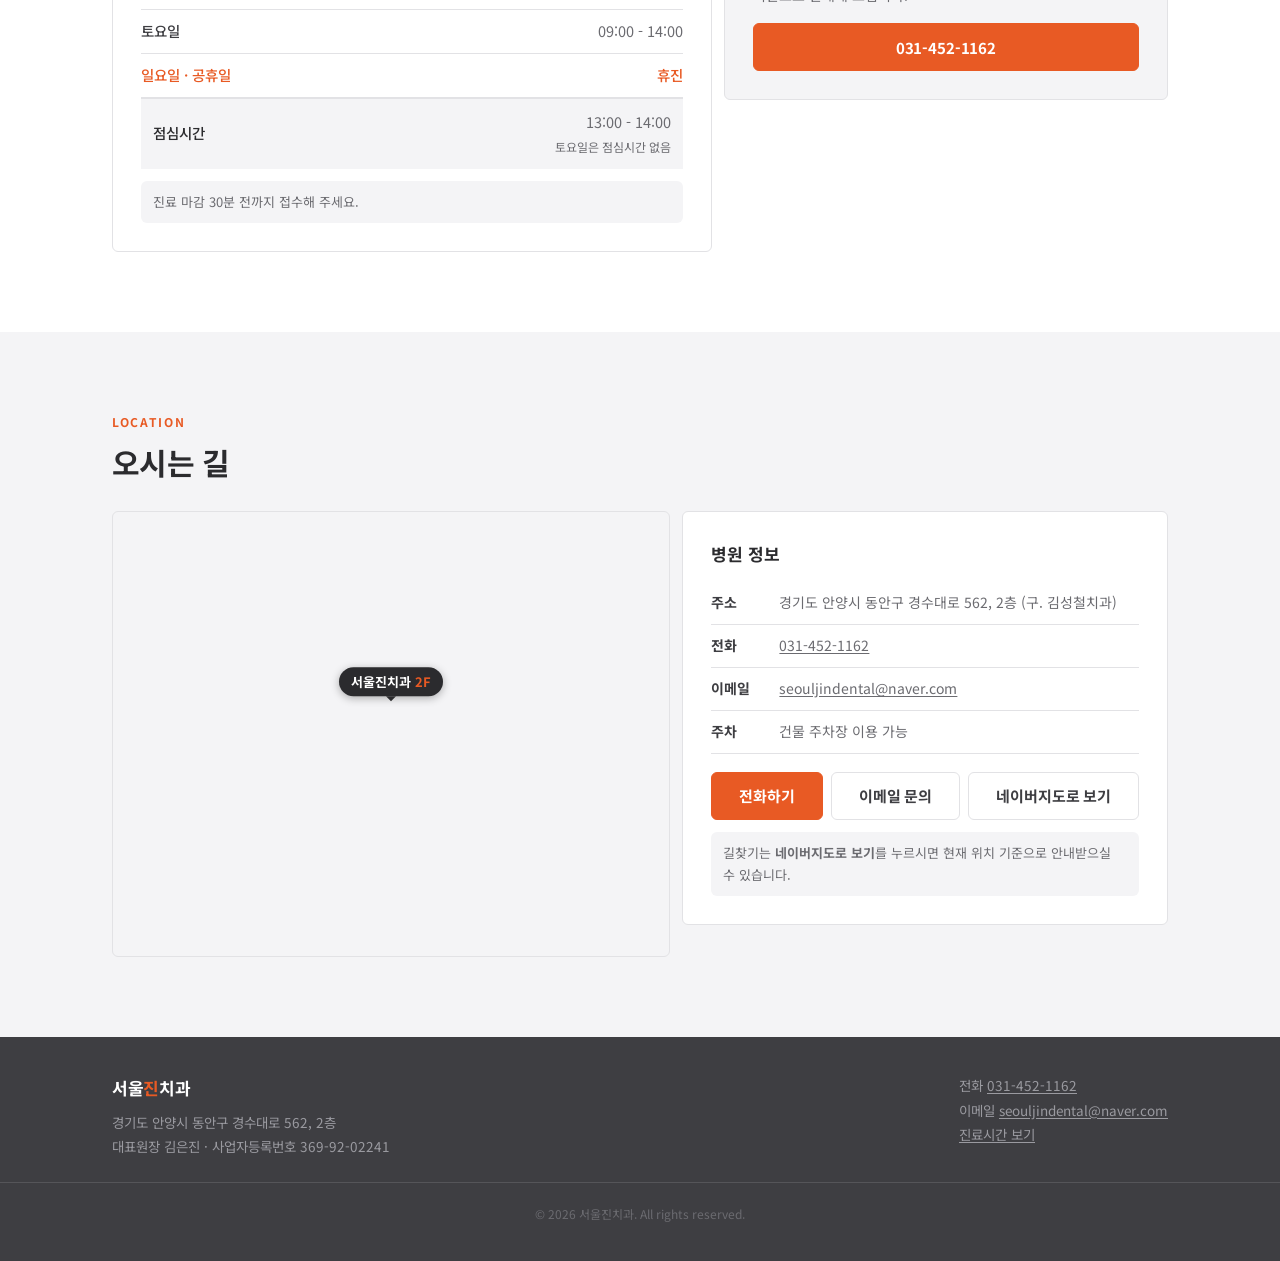
==== commit 28bc8ce6: "히어로 문구 수정 (경력 표현) '서울 주요 대형치과에서 15년 이상' -> '서울 종합병원과 치과병원 전문과에서 20년 이상'  Co-Authored-By: Claude Opus" ====
--- a/index.html
+++ b/index.html
@@ -105,7 +105,7 @@
       <p class="eyebrow">경기도 안양시 동안구 · 2026년 개원</p>
       <h1>진심을 다해 진료하는<br><span>서울진치과</span>입니다.</h1>
       <p class="hero-text">
-	서울 주요 대형치과에서 15년 이상 쌓아온 임상 경험을 바탕으로, 환자 한 분 한 분에게 정확하고 진심 어린 진료를 약속드립니다.
+	서울 종합병원과 치과병원 전문과에서 20년 이상 쌓아온 임상 경험을 바탕으로, 환자 한 분 한 분에게 정확하고 진심 어린 진료를 약속드립니다.
       </p>
       <div class="hero-actions">
         <a class="btn btn-primary" href="tel:031-452-1162">전화 상담하기</a>
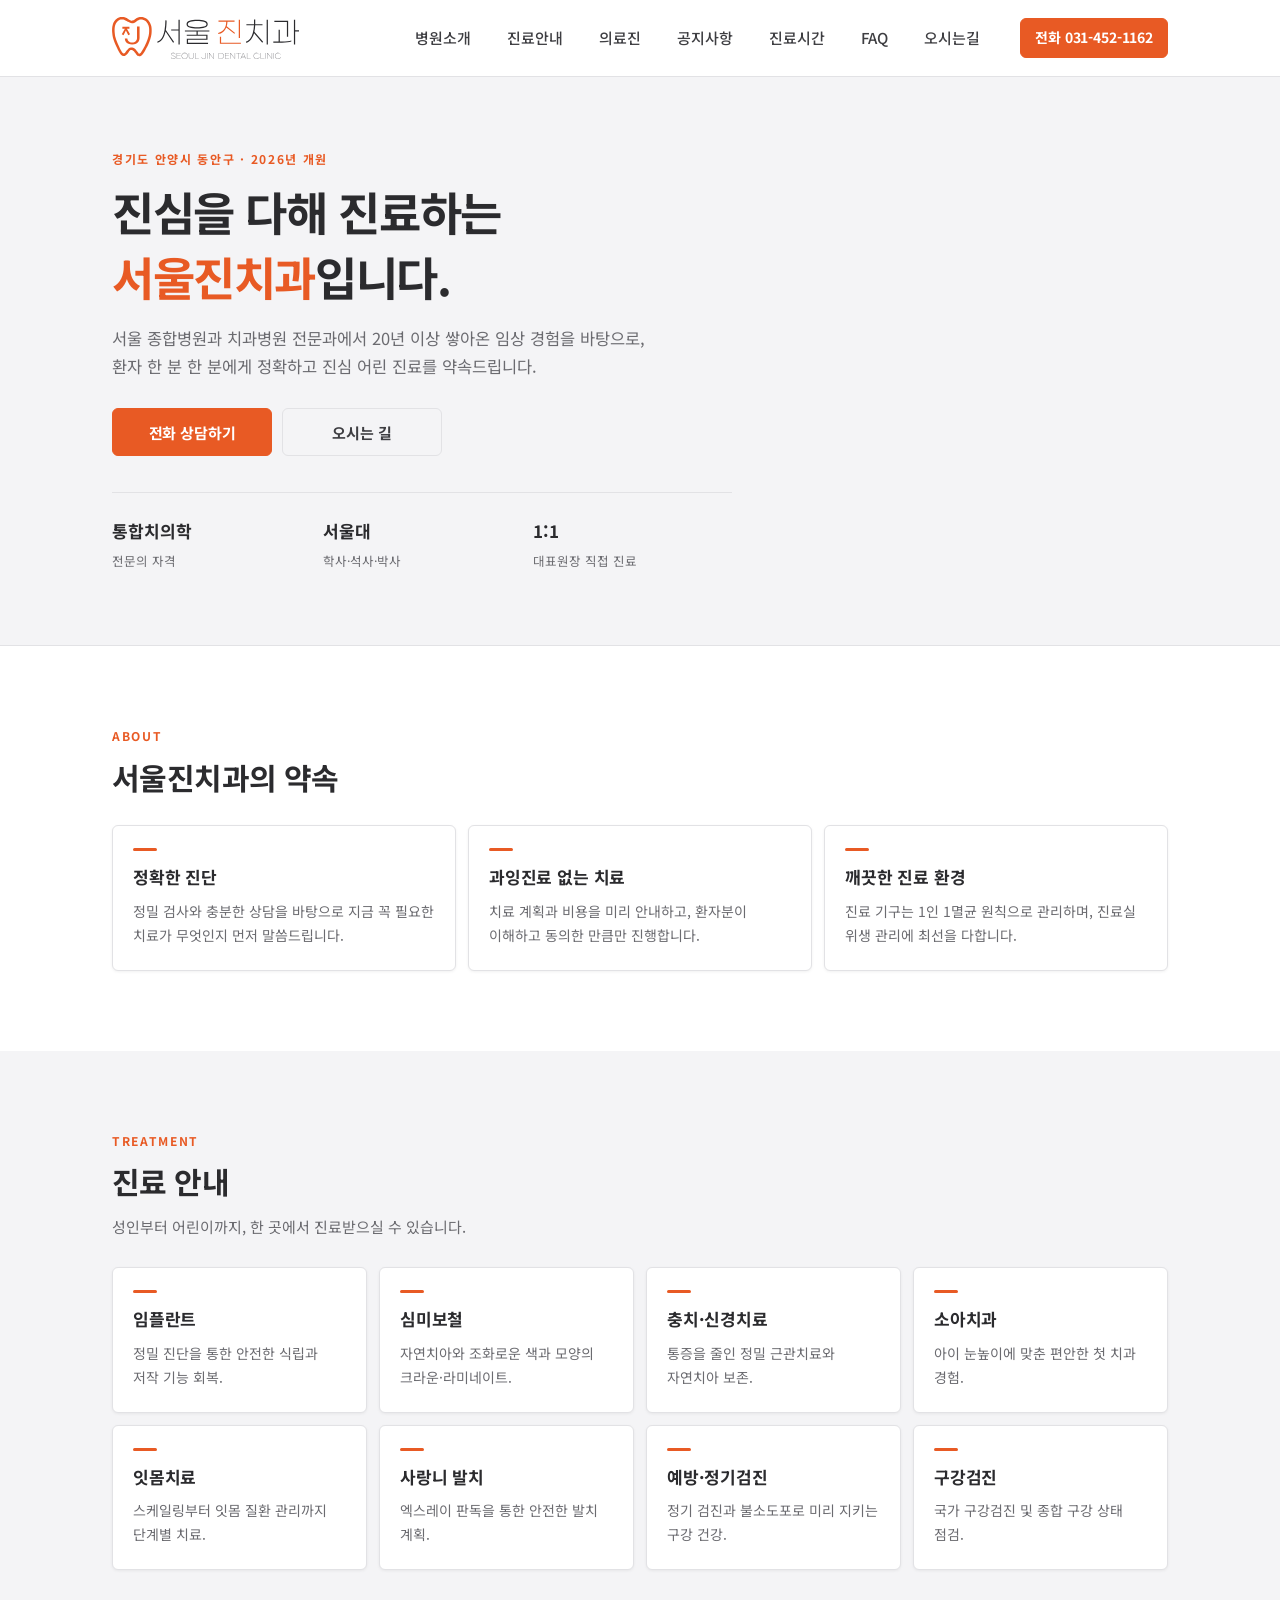
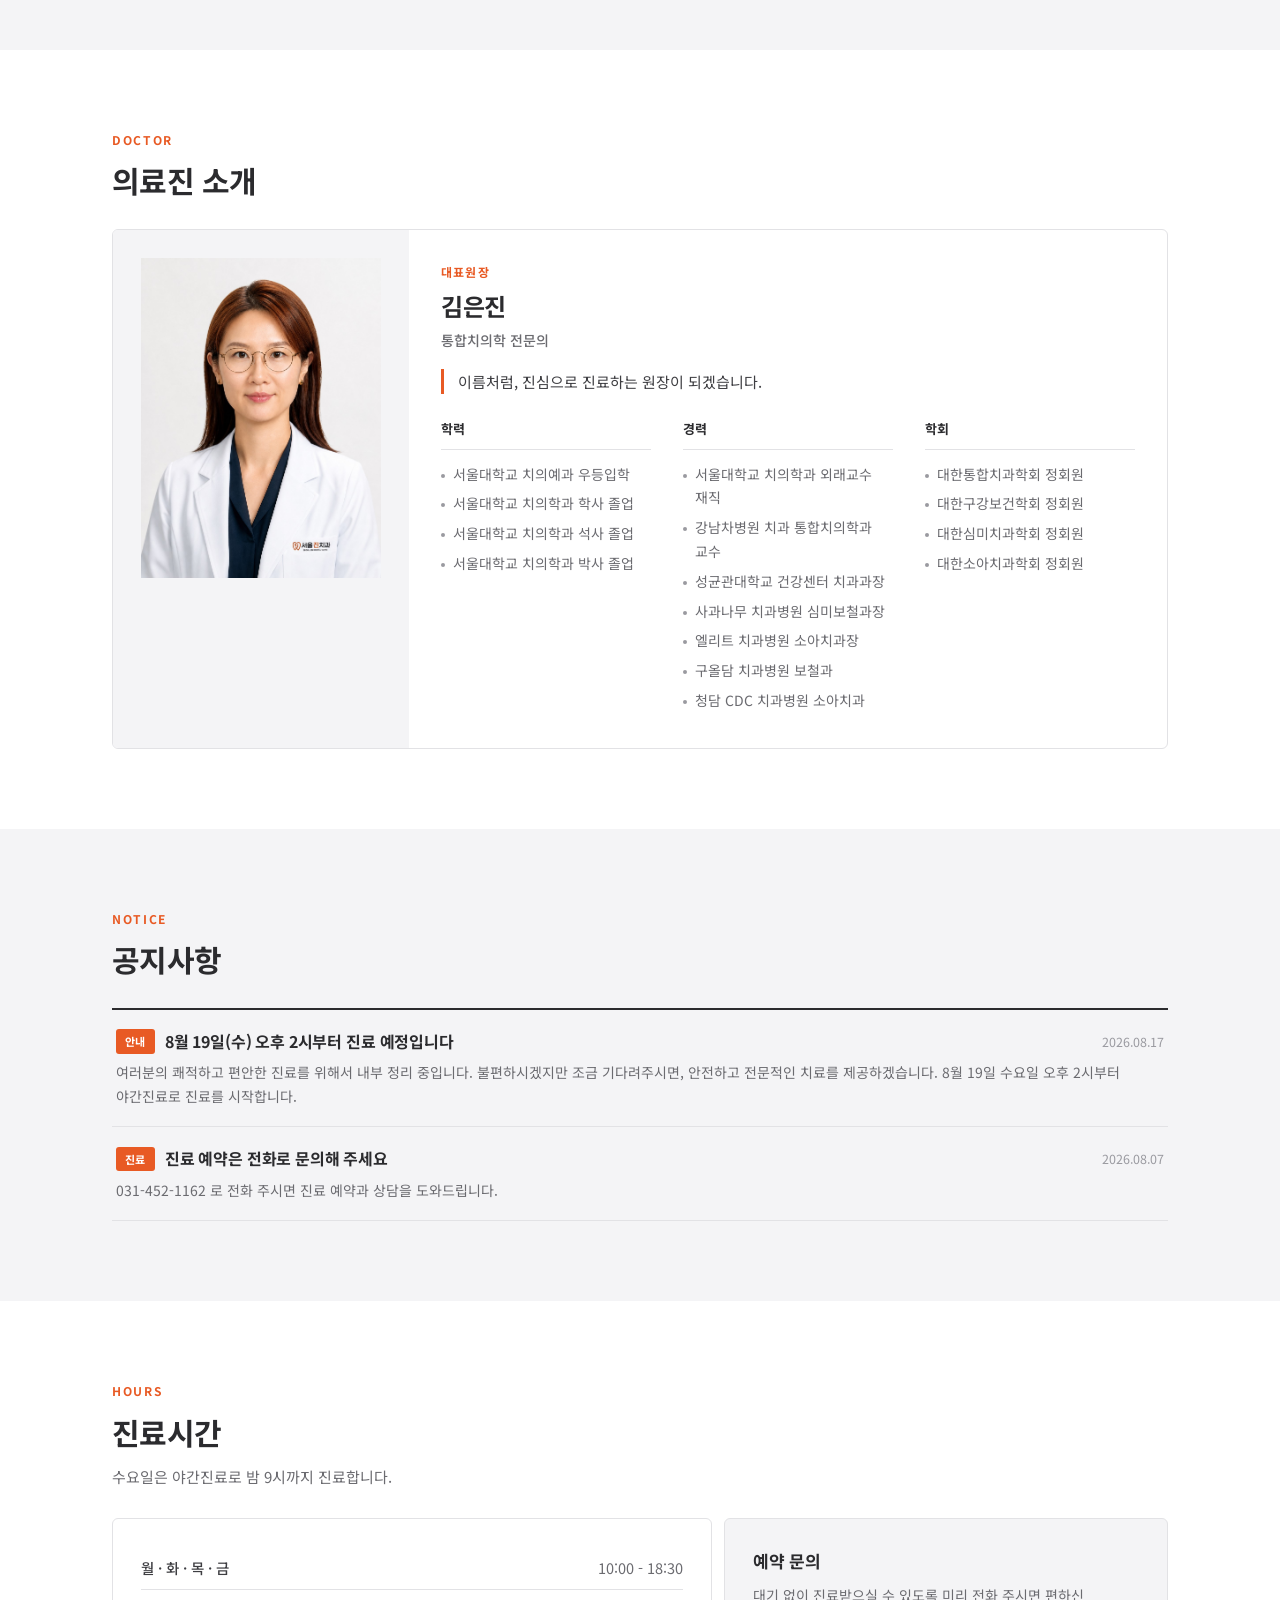
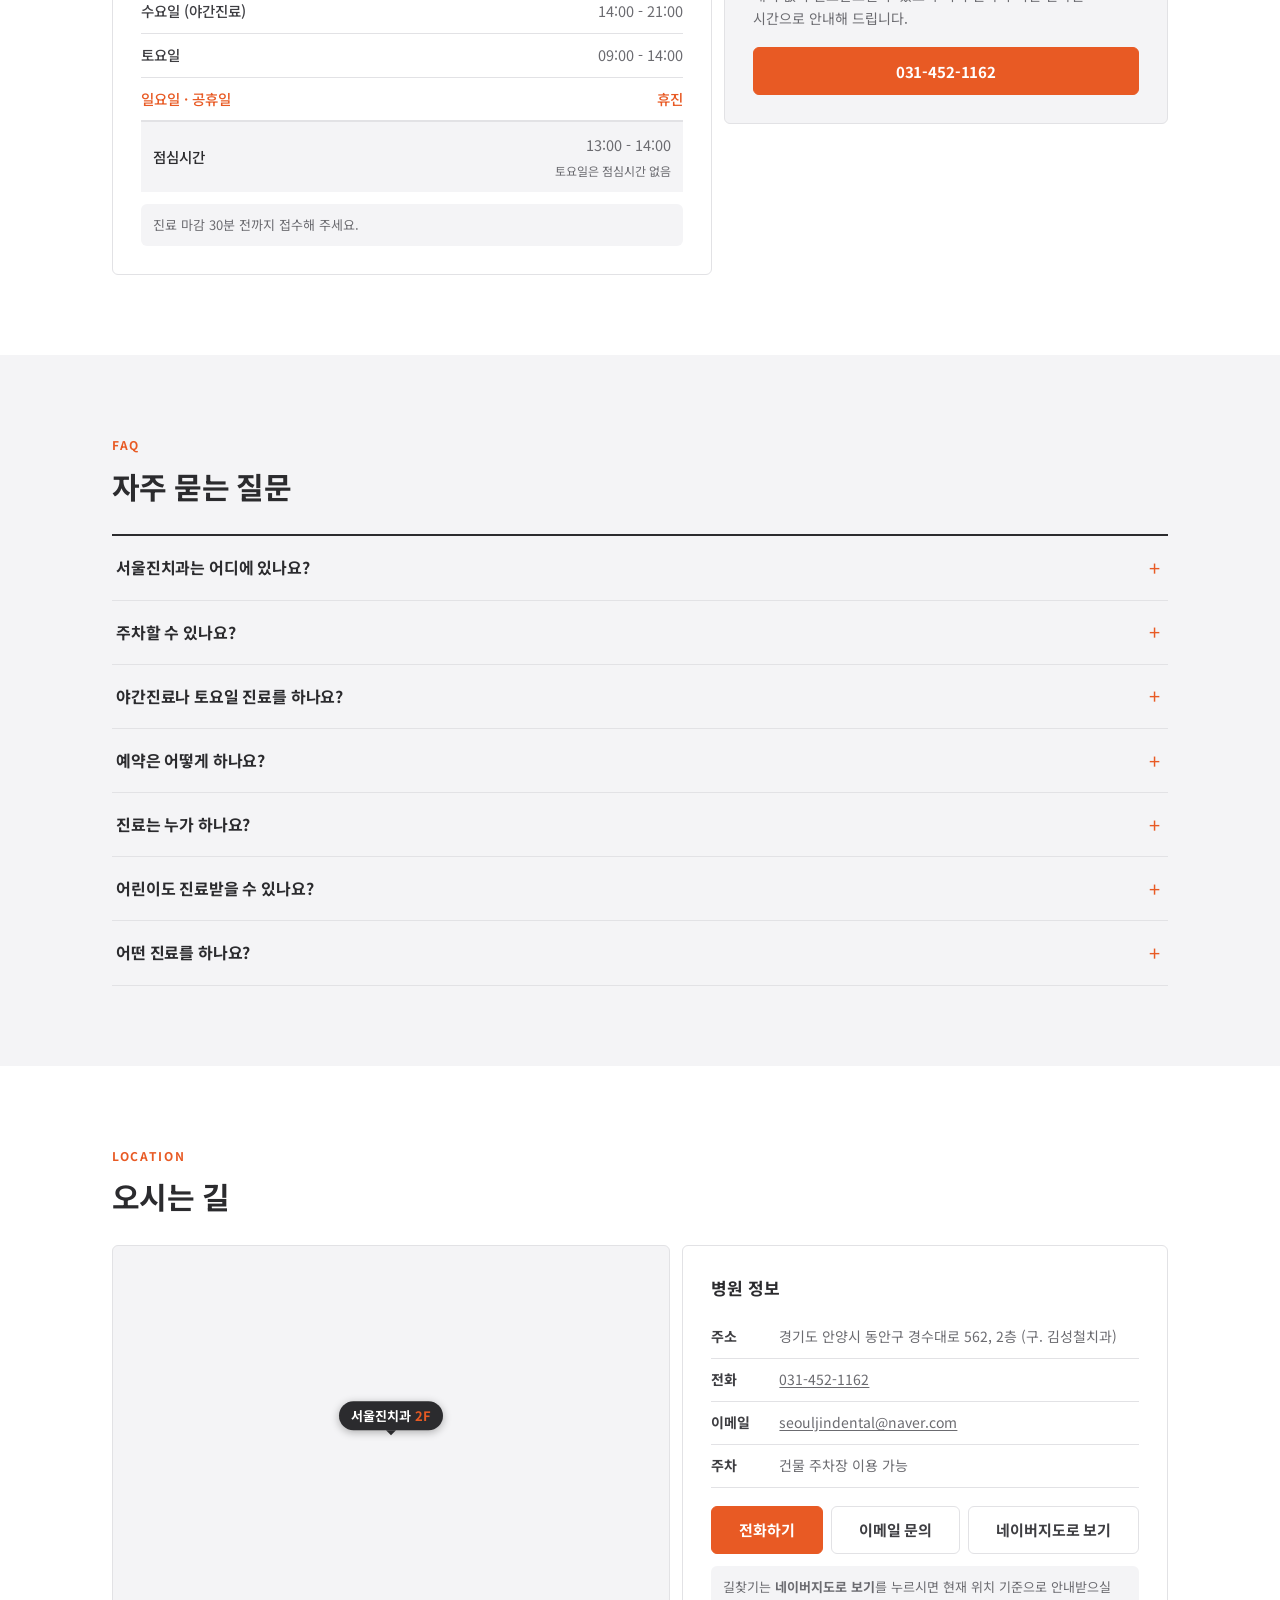
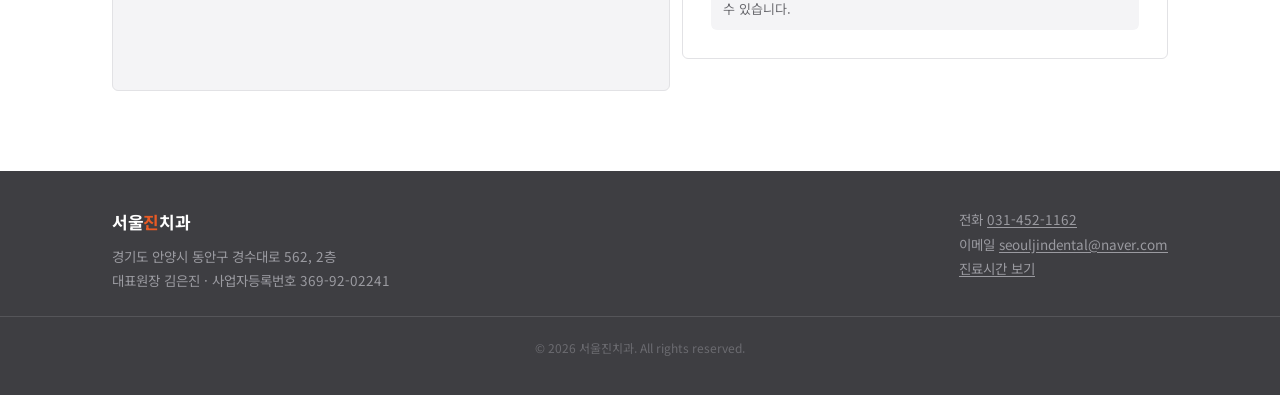
==== commit a956f8fb: "검색 노출 정비 — 정적 프리렌더, FAQ, 구조화 데이터 보강, IndexNow - 진료시간·공지·FAQ를 HTML 원문에 미리 채움 (tools/prerender.py)   네" ====
--- a/index.html
+++ b/index.html
@@ -30,32 +30,227 @@
 <link rel="preconnect" href="https://fonts.googleapis.com">
 <link rel="preconnect" href="https://fonts.gstatic.com" crossorigin>
 <link href="https://fonts.googleapis.com/css2?family=Noto+Sans+KR:wght@400;500;700&display=swap" rel="stylesheet">
-<link rel="stylesheet" href="assets/css/style.css?v=3">
-
+<link rel="stylesheet" href="assets/css/style.css?v=5">
+
+<!-- 구조화 데이터: data/clinic.json·hours.json·faq.json 에서 자동 생성 (tools/prerender.py). 여기를 직접 고치지 마세요 -->
+<!-- prerender:jsonld -->
 <script type="application/ld+json">
 {
   "@context": "https://schema.org",
-  "@type": "Dentist",
-  "name": "서울진치과",
-  "url": "https://seouljindental.com/",
-  "image": "https://seouljindental.com/assets/images/doctor-kimeunjin.jpg",
-  "telephone": "+82-31-452-1162",
-  "email": "seouljindental@naver.com",
-  "priceRange": "₩₩",
-  "address": {
-    "@type": "PostalAddress",
-    "streetAddress": "경수대로 562, 2층",
-    "addressLocality": "안양시 동안구",
-    "addressRegion": "경기도",
-    "addressCountry": "KR"
-  },
-  "openingHoursSpecification": [
-    { "@type": "OpeningHoursSpecification", "dayOfWeek": ["Monday","Tuesday","Thursday","Friday"], "opens": "10:00", "closes": "18:30" },
-    { "@type": "OpeningHoursSpecification", "dayOfWeek": "Wednesday", "opens": "14:00", "closes": "21:00" },
-    { "@type": "OpeningHoursSpecification", "dayOfWeek": "Saturday", "opens": "09:00", "closes": "14:00" }
+  "@graph": [
+    {
+      "@type": "Dentist",
+      "@id": "https://seouljindental.com/#clinic",
+      "name": "서울진치과",
+      "alternateName": "서울진치과의원",
+      "description": "경기도 안양시 동안구 경수대로의 치과의원. 통합치의학 전문의 김은진 대표원장이 임플란트, 심미보철, 충치·신경치료, 소아치과, 잇몸치료, 사랑니 발치, 국가 구강검진을 직접 진료합니다. 수요일 야간진료, 토요일 진료.",
+      "url": "https://seouljindental.com/",
+      "logo": "https://seouljindental.com/assets/images/logo-lockup.svg",
+      "image": "https://seouljindental.com/assets/images/doctor-kimeunjin.jpg",
+      "telephone": "+82-31-452-1162",
+      "email": "seouljindental@naver.com",
+      "priceRange": "₩₩",
+      "currenciesAccepted": "KRW",
+      "isAcceptingNewPatients": true,
+      "address": {
+        "@type": "PostalAddress",
+        "streetAddress": "경수대로 562, 2층",
+        "addressLocality": "안양시 동안구",
+        "addressRegion": "경기도",
+        "addressCountry": "KR"
+      },
+      "geo": {
+        "@type": "GeoCoordinates",
+        "latitude": 37.373,
+        "longitude": 126.9582
+      },
+      "hasMap": "https://map.naver.com/p/entry/place/13232154",
+      "areaServed": [
+        "안양시 동안구",
+        "평촌",
+        "안양시"
+      ],
+      "amenityFeature": [
+        {
+          "@type": "LocationFeatureSpecification",
+          "name": "주차 가능",
+          "value": true
+        }
+      ],
+      "availableService": [
+        {
+          "@type": "MedicalProcedure",
+          "name": "임플란트"
+        },
+        {
+          "@type": "MedicalProcedure",
+          "name": "심미보철 (크라운·라미네이트)"
+        },
+        {
+          "@type": "MedicalProcedure",
+          "name": "충치·신경치료"
+        },
+        {
+          "@type": "MedicalProcedure",
+          "name": "소아치과"
+        },
+        {
+          "@type": "MedicalProcedure",
+          "name": "잇몸치료·스케일링"
+        },
+        {
+          "@type": "MedicalProcedure",
+          "name": "사랑니 발치"
+        },
+        {
+          "@type": "MedicalProcedure",
+          "name": "예방·정기검진"
+        },
+        {
+          "@type": "MedicalProcedure",
+          "name": "국가 구강검진"
+        }
+      ],
+      "founder": {
+        "@id": "https://seouljindental.com/#doctor"
+      },
+      "employee": {
+        "@type": "Person",
+        "@id": "https://seouljindental.com/#doctor",
+        "name": "김은진",
+        "jobTitle": "대표원장",
+        "description": "통합치의학 전문의. 서울대학교 치의학과 학사·석사·박사. 강남차병원 치과 통합치의학과 교수, 서울대학교 치의학과 외래교수 역임.",
+        "image": "https://seouljindental.com/assets/images/doctor-kimeunjin.jpg",
+        "hasCredential": {
+          "@type": "EducationalOccupationalCredential",
+          "credentialCategory": "통합치의학 전문의"
+        },
+        "alumniOf": {
+          "@type": "CollegeOrUniversity",
+          "name": "서울대학교"
+        },
+        "memberOf": [
+          {
+            "@type": "Organization",
+            "name": "대한통합치과학회"
+          },
+          {
+            "@type": "Organization",
+            "name": "대한구강보건학회"
+          },
+          {
+            "@type": "Organization",
+            "name": "대한심미치과학회"
+          },
+          {
+            "@type": "Organization",
+            "name": "대한소아치과학회"
+          }
+        ]
+      },
+      "sameAs": [
+        "https://map.naver.com/p/entry/place/13232154",
+        "https://blog.naver.com/seouljindental"
+      ],
+      "openingHoursSpecification": [
+        {
+          "@type": "OpeningHoursSpecification",
+          "dayOfWeek": [
+            "Monday",
+            "Tuesday",
+            "Thursday",
+            "Friday"
+          ],
+          "opens": "10:00",
+          "closes": "18:30"
+        },
+        {
+          "@type": "OpeningHoursSpecification",
+          "dayOfWeek": [
+            "Wednesday"
+          ],
+          "opens": "14:00",
+          "closes": "21:00"
+        },
+        {
+          "@type": "OpeningHoursSpecification",
+          "dayOfWeek": [
+            "Saturday"
+          ],
+          "opens": "09:00",
+          "closes": "14:00"
+        }
+      ]
+    },
+    {
+      "@type": "FAQPage",
+      "@id": "https://seouljindental.com/#faq",
+      "about": {
+        "@id": "https://seouljindental.com/#clinic"
+      },
+      "mainEntity": [
+        {
+          "@type": "Question",
+          "name": "서울진치과는 어디에 있나요?",
+          "acceptedAnswer": {
+            "@type": "Answer",
+            "text": "경기도 안양시 동안구 경수대로 562, 2층입니다. 예전 김성철치과가 있던 자리입니다. 네이버 지도에서 '서울진치과'를 검색하시면 길찾기를 이용하실 수 있습니다."
+          }
+        },
+        {
+          "@type": "Question",
+          "name": "주차할 수 있나요?",
+          "acceptedAnswer": {
+            "@type": "Answer",
+            "text": "네, 건물 주차장을 이용하실 수 있습니다."
+          }
+        },
+        {
+          "@type": "Question",
+          "name": "야간진료나 토요일 진료를 하나요?",
+          "acceptedAnswer": {
+            "@type": "Answer",
+            "text": "수요일은 야간진료로 오후 2시부터 밤 9시까지, 토요일은 오전 9시부터 오후 2시까지 점심시간 없이 진료합니다. 일요일과 공휴일은 휴진입니다."
+          }
+        },
+        {
+          "@type": "Question",
+          "name": "예약은 어떻게 하나요?",
+          "acceptedAnswer": {
+            "@type": "Answer",
+            "text": "전화(031-452-1162)로 예약해 주세요. 진료 마감 30분 전까지 접수하실 수 있습니다."
+          }
+        },
+        {
+          "@type": "Question",
+          "name": "진료는 누가 하나요?",
+          "acceptedAnswer": {
+            "@type": "Answer",
+            "text": "통합치의학 전문의 김은진 대표원장이 직접 진료합니다. 서울대학교 치의학과에서 학사·석사·박사 학위를 받았고, 강남차병원 치과 통합치의학과 교수와 서울대학교 치의학과 외래교수를 지냈습니다."
+          }
+        },
+        {
+          "@type": "Question",
+          "name": "어린이도 진료받을 수 있나요?",
+          "acceptedAnswer": {
+            "@type": "Answer",
+            "text": "네, 소아치과 진료를 합니다. 김은진 대표원장은 대한소아치과학회 정회원이며 치과병원 소아치과장으로 근무했습니다."
+          }
+        },
+        {
+          "@type": "Question",
+          "name": "어떤 진료를 하나요?",
+          "acceptedAnswer": {
+            "@type": "Answer",
+            "text": "임플란트, 심미보철(크라운·라미네이트), 충치·신경치료, 소아치과, 잇몸치료와 스케일링, 사랑니 발치, 예방·정기검진, 국가 구강검진을 진료합니다."
+          }
+        }
+      ]
+    }
   ]
 }
 </script>
+<!-- /prerender:jsonld -->
 </head>
 <body>
 
@@ -76,6 +271,7 @@
       <a href="#doctor">의료진</a>
       <a href="#notice">공지사항</a>
       <a href="#hours">진료시간</a>
+      <a href="#faq">FAQ</a>
       <a href="#location">오시는길</a>
     </nav>
 
@@ -94,6 +290,7 @@
     <a href="#doctor">의료진</a>
     <a href="#notice">공지사항</a>
     <a href="#hours">진료시간</a>
+    <a href="#faq">FAQ</a>
     <a href="#location">오시는길</a>
   </nav>
 </header>
@@ -219,8 +416,11 @@
       <p class="eyebrow">NOTICE</p>
       <h2>공지사항</h2>
       <div class="notice-list" id="noticeList" aria-live="polite">
-        <!-- data/notice.json 내용이 여기에 표시됩니다 -->
-        <p class="fallback">공지사항을 불러오는 중입니다.</p>
+        <!-- data/notice.json 내용 (tools/prerender.py 가 채움) -->
+<!-- prerender:notice -->
+<article class="notice-item"><div class="notice-head"><span class="notice-tag">안내</span><h3 class="notice-title">8월 19일(수) 오후 2시부터 진료 예정입니다</h3><time class="notice-date" datetime="2026-08-17">2026.08.17</time></div><p class="notice-body">여러분의 쾌적하고 편안한 진료를 위해서 내부 정리 중입니다. 불편하시겠지만 조금 기다려주시면, 안전하고 전문적인 치료를 제공하겠습니다. 8월 19일 수요일 오후 2시부터 야간진료로 진료를 시작합니다.</p></article>
+<article class="notice-item"><div class="notice-head"><span class="notice-tag">진료</span><h3 class="notice-title">진료 예약은 전화로 문의해 주세요</h3><time class="notice-date" datetime="2026-08-07">2026.08.07</time></div><p class="notice-body">031-452-1162 로 전화 주시면 진료 예약과 상담을 도와드립니다.</p></article>
+<!-- /prerender:notice -->
       </div>
     </div>
   </section>
@@ -237,10 +437,16 @@
           <table class="hours" id="hoursTable">
             <caption class="sr-only">서울진치과 요일별 진료시간</caption>
             <tbody id="hoursBody">
-              <tr><td colspan="2" class="fallback">진료시간을 불러오는 중입니다.</td></tr>
+<!-- prerender:hours -->
+<tr><td>월 · 화 · 목 · 금</td><td>10:00 - 18:30</td></tr>
+<tr><td>수요일 (야간진료)</td><td>14:00 - 21:00</td></tr>
+<tr><td>토요일</td><td>09:00 - 14:00</td></tr>
+<tr class="is-closed"><td>일요일 · 공휴일</td><td>휴진</td></tr>
+<tr class="is-lunch"><td>점심시간</td><td><span>13:00 - 14:00</span><small>토요일은 점심시간 없음</small></td></tr>
+<!-- /prerender:hours -->
             </tbody>
           </table>
-          <p class="hours-note" id="hoursNote"></p>
+          <p class="hours-note" id="hoursNote">진료 마감 30분 전까지 접수해 주세요.</p>
         </div>
 
         <div class="hours-cta">
@@ -252,8 +458,27 @@
     </div>
   </section>
 
+  <!-- FAQ (data/faq.json → tools/prerender.py 가 채움) -->
+  <section class="section section-alt" id="faq">
+    <div class="wrap">
+      <p class="eyebrow">FAQ</p>
+      <h2>자주 묻는 질문</h2>
+      <div class="faq-list">
+<!-- prerender:faq -->
+<details class="faq-item"><summary>서울진치과는 어디에 있나요?</summary><p>경기도 안양시 동안구 경수대로 562, 2층입니다. 예전 김성철치과가 있던 자리입니다. 네이버 지도에서 &#x27;서울진치과&#x27;를 검색하시면 길찾기를 이용하실 수 있습니다.</p></details>
+<details class="faq-item"><summary>주차할 수 있나요?</summary><p>네, 건물 주차장을 이용하실 수 있습니다.</p></details>
+<details class="faq-item"><summary>야간진료나 토요일 진료를 하나요?</summary><p>수요일은 야간진료로 오후 2시부터 밤 9시까지, 토요일은 오전 9시부터 오후 2시까지 점심시간 없이 진료합니다. 일요일과 공휴일은 휴진입니다.</p></details>
+<details class="faq-item"><summary>예약은 어떻게 하나요?</summary><p>전화(031-452-1162)로 예약해 주세요. 진료 마감 30분 전까지 접수하실 수 있습니다.</p></details>
+<details class="faq-item"><summary>진료는 누가 하나요?</summary><p>통합치의학 전문의 김은진 대표원장이 직접 진료합니다. 서울대학교 치의학과에서 학사·석사·박사 학위를 받았고, 강남차병원 치과 통합치의학과 교수와 서울대학교 치의학과 외래교수를 지냈습니다.</p></details>
+<details class="faq-item"><summary>어린이도 진료받을 수 있나요?</summary><p>네, 소아치과 진료를 합니다. 김은진 대표원장은 대한소아치과학회 정회원이며 치과병원 소아치과장으로 근무했습니다.</p></details>
+<details class="faq-item"><summary>어떤 진료를 하나요?</summary><p>임플란트, 심미보철(크라운·라미네이트), 충치·신경치료, 소아치과, 잇몸치료와 스케일링, 사랑니 발치, 예방·정기검진, 국가 구강검진을 진료합니다.</p></details>
+<!-- /prerender:faq -->
+      </div>
+    </div>
+  </section>
+
   <!-- LOCATION -->
-  <section class="section section-alt" id="location">
+  <section class="section" id="location">
     <div class="wrap">
       <p class="eyebrow">LOCATION</p>
       <h2>오시는 길</h2>
@@ -292,7 +517,7 @@
             <a class="btn btn-primary" href="tel:031-452-1162">전화하기</a>
             <a class="btn btn-outline" href="mailto:seouljindental@naver.com">이메일 문의</a>
             <a class="btn btn-outline"
-               href="https://map.naver.com/p/search/%EA%B2%BD%EA%B8%B0%EB%8F%84%20%EC%95%88%EC%96%91%EC%8B%9C%20%EB%8F%99%EC%95%88%EA%B5%AC%20%EA%B2%BD%EC%88%98%EB%8C%80%EB%A1%9C%20562"
+               href="https://map.naver.com/p/entry/place/13232154"
                target="_blank" rel="noopener noreferrer">네이버지도로 보기</a>
           </div>
           <p class="hours-note">
@@ -326,11 +551,11 @@
 <div class="mobile-bar">
   <a href="tel:031-452-1162">전화</a>
   <a href="mailto:seouljindental@naver.com">이메일</a>
-  <a href="https://map.naver.com/p/search/%EA%B2%BD%EA%B8%B0%EB%8F%84%20%EC%95%88%EC%96%91%EC%8B%9C%20%EB%8F%99%EC%95%88%EA%B5%AC%20%EA%B2%BD%EC%88%98%EB%8C%80%EB%A1%9C%20562"
+  <a href="https://map.naver.com/p/entry/place/13232154"
      target="_blank" rel="noopener noreferrer">길찾기</a>
 </div>
 
 <!-- ?v= 는 캐시 무효화용. CSS/JS를 고치면 이 숫자를 1 올려주세요 (README 9번) -->
-<script src="assets/js/main.js?v=3" defer></script>
+<script src="assets/js/main.js?v=4" defer></script>
 </body>
 </html>
--- a/assets/css/style.css
+++ b/assets/css/style.css
@@ -278,6 +278,22 @@
 }
 .notice-body { font-size: 14px; color: var(--muted); }
 
+/* 10-1. 자주 묻는 질문 --------------------------------------------------- */
+.faq-list { margin-top: 28px; border-top: 2px solid var(--gray-900); }
+.faq-item { border-bottom: 1px solid var(--line); }
+.faq-item summary {
+  position: relative; cursor: pointer; list-style: none;
+  padding: 18px 36px 18px 4px; font-size: 16px; font-weight: 700; letter-spacing: -.01em;
+}
+.faq-item summary::-webkit-details-marker { display: none; }
+.faq-item summary::after {
+  content: "+"; position: absolute; right: 8px; top: 50%; transform: translateY(-50%);
+  font-size: 20px; font-weight: 400; color: var(--orange);
+}
+.faq-item[open] summary::after { content: "\2212"; }
+.faq-item summary:hover { color: var(--orange); }
+.faq-item p { padding: 0 4px 18px; font-size: 14px; color: var(--muted); }
+
 /* 11. 진료시간 / 오시는 길 ------------------------------------------------ */
 .hours-wrap,
 .location { display: grid; gap: 12px; margin-top: 28px; }
@@ -305,6 +321,7 @@
   padding: 8px 12px; border-radius: 100px;
   box-shadow: 0 2px 8px rgba(0, 0, 0, .3);
 }
+.map-marker { cursor: pointer; }
 .map-marker b { color: var(--orange); }
 .map-marker::after {
   content: ""; position: absolute; left: 50%; top: 100%;
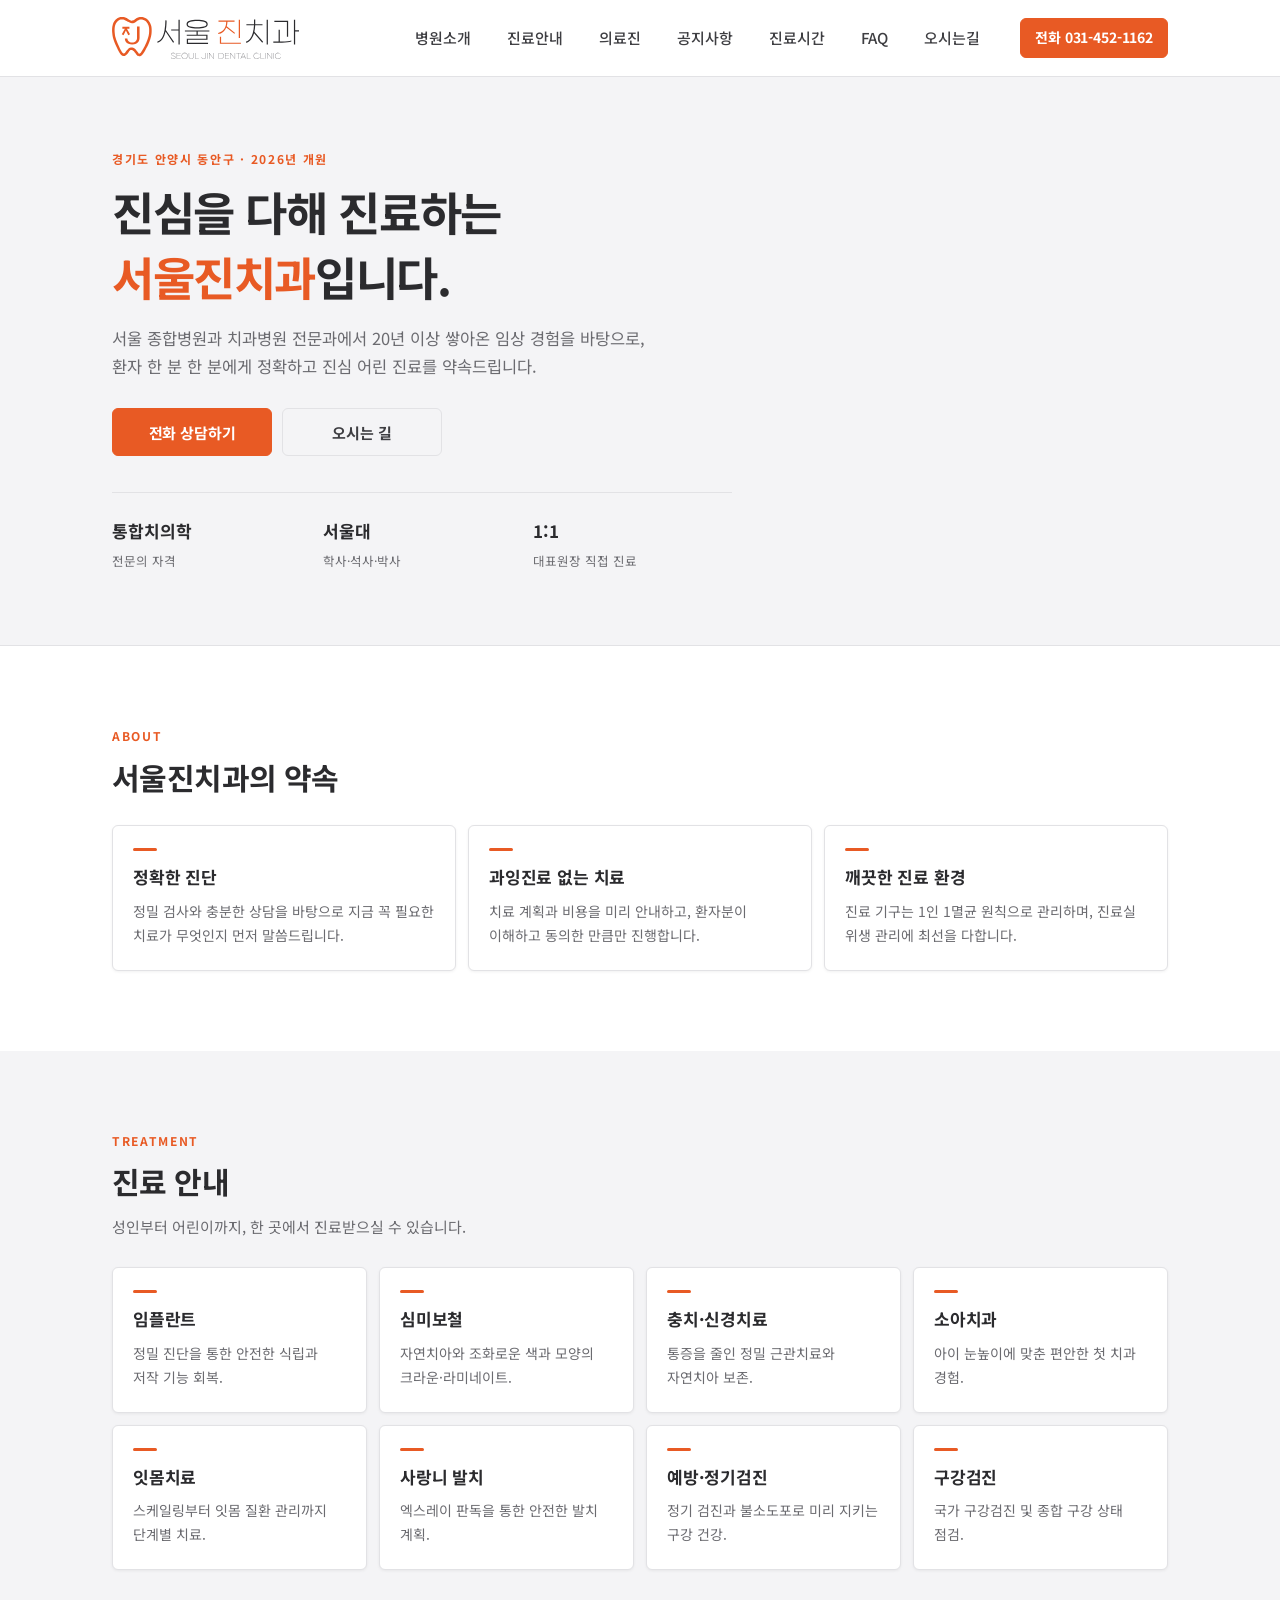
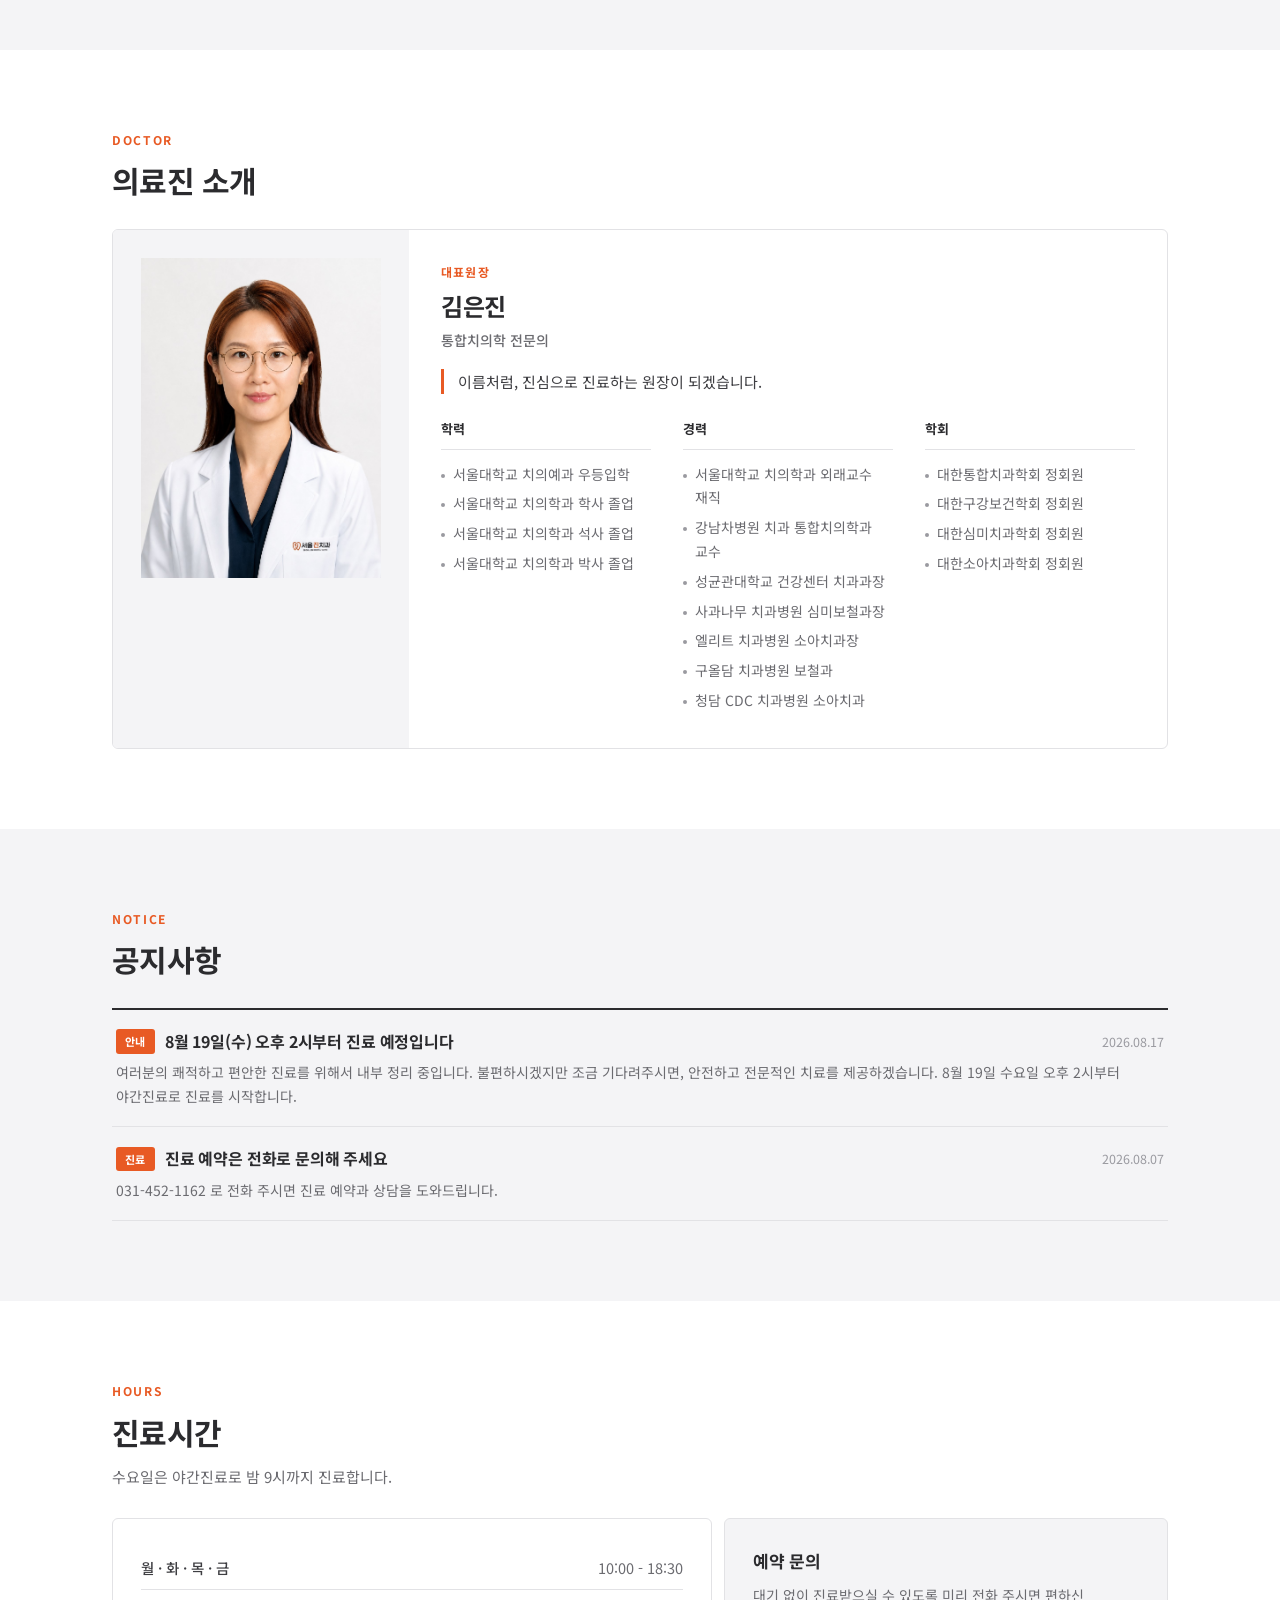
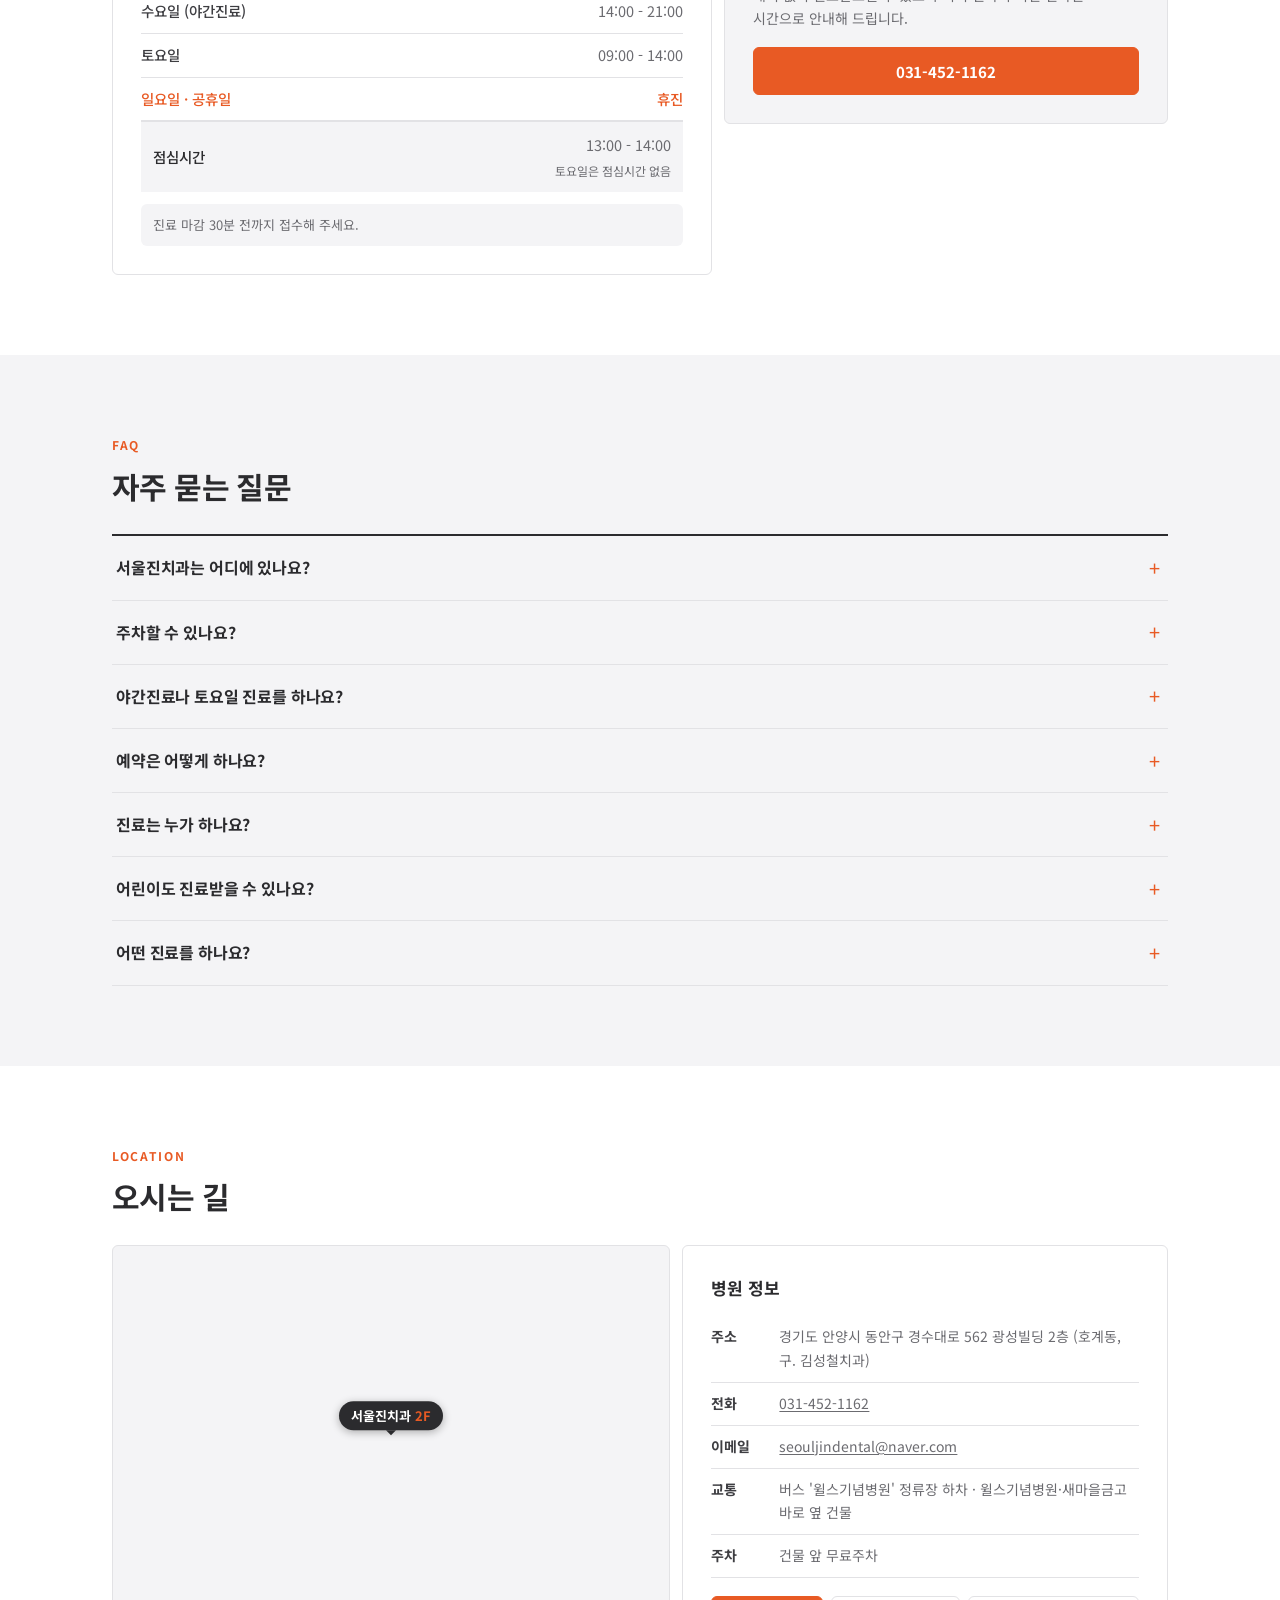
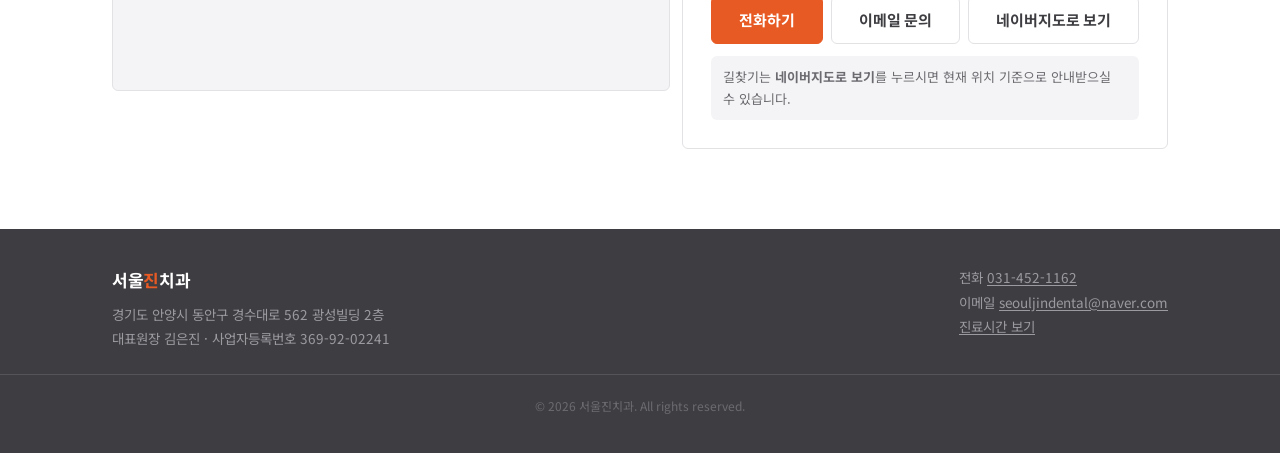
==== commit 04dd9813: "주소·교통·주차 표기를 네이버 플레이스와 일치 (광성빌딩, 호계동, 건물 앞 무료주차) 검색엔진·AI는 여러 출처의 정보가 같을수록 신뢰한다. 제목에 '호계동·평촌'을 넣고 '전문" ====
--- a/index.html
+++ b/index.html
@@ -3,8 +3,8 @@
 <head>
 <meta charset="UTF-8">
 <meta name="viewport" content="width=device-width, initial-scale=1">
-<title>서울진치과 | 안양 동안구 통합치의학 전문의 치과</title>
-<meta name="description" content="경기도 안양시 동안구 경수대로 562, 2층. 통합치의학 전문의 김은진 대표원장이 임플란트·보철·심미치료·소아치과까지 직접 진료합니다. 전화 031-452-1162">
+<title>서울진치과 | 안양 호계동·평촌 치과 · 통합치의학 전문의 진료</title>
+<meta name="description" content="안양시 동안구 호계동 경수대로 562 광성빌딩 2층. 통합치의학 전문의 김은진 대표원장이 임플란트·보철·심미치료·소아치과까지 직접 진료합니다. 수요일 야간진료·토요일 진료, 건물 앞 무료주차. 전화 031-452-1162">
 <meta name="keywords" content="안양치과, 동안구치과, 평촌치과, 서울진치과, 임플란트, 소아치과, 통합치의학 전문의">
 <meta name="author" content="서울진치과">
 <meta name="robots" content="index, follow">
@@ -18,8 +18,8 @@
 <!-- Open Graph -->
 <meta property="og:type" content="website">
 <meta property="og:site_name" content="서울진치과">
-<meta property="og:title" content="서울진치과 | 안양 동안구 통합치의학 전문의 치과">
-<meta property="og:description" content="통합치의학 전문의 김은진 대표원장이 직접 진료합니다. 경기도 안양시 동안구 경수대로 562, 2층 · 031-452-1162">
+<meta property="og:title" content="서울진치과 | 안양 호계동·평촌 치과 · 통합치의학 전문의 진료">
+<meta property="og:description" content="통합치의학 전문의 김은진 대표원장이 직접 진료합니다. 경기도 안양시 동안구 경수대로 562 광성빌딩 2층 · 031-452-1162">
 <meta property="og:url" content="https://seouljindental.com/">
 <meta property="og:image" content="https://seouljindental.com/assets/images/doctor-kimeunjin.jpg">
 <meta property="og:locale" content="ko_KR">
@@ -43,7 +43,7 @@
       "@id": "https://seouljindental.com/#clinic",
       "name": "서울진치과",
       "alternateName": "서울진치과의원",
-      "description": "경기도 안양시 동안구 경수대로의 치과의원. 통합치의학 전문의 김은진 대표원장이 임플란트, 심미보철, 충치·신경치료, 소아치과, 잇몸치료, 사랑니 발치, 국가 구강검진을 직접 진료합니다. 수요일 야간진료, 토요일 진료.",
+      "description": "경기도 안양시 동안구 호계동(경수대로 562 광성빌딩 2층)의 치과의원. 통합치의학 전문의 김은진 대표원장이 임플란트, 심미보철, 충치·신경치료, 소아치과, 잇몸치료, 사랑니 발치, 국가 구강검진을 직접 진료합니다. 수요일 야간진료, 토요일 진료.",
       "url": "https://seouljindental.com/",
       "logo": "https://seouljindental.com/assets/images/logo-lockup.svg",
       "image": "https://seouljindental.com/assets/images/doctor-kimeunjin.jpg",
@@ -54,8 +54,8 @@
       "isAcceptingNewPatients": true,
       "address": {
         "@type": "PostalAddress",
-        "streetAddress": "경수대로 562, 2층",
-        "addressLocality": "안양시 동안구",
+        "streetAddress": "경수대로 562 광성빌딩 2층",
+        "addressLocality": "안양시 동안구 호계동",
         "addressRegion": "경기도",
         "addressCountry": "KR"
       },
@@ -66,14 +66,14 @@
       },
       "hasMap": "https://map.naver.com/p/entry/place/13232154",
       "areaServed": [
-        "안양시 동안구",
+        "안양시 동안구 호계동",
         "평촌",
         "안양시"
       ],
       "amenityFeature": [
         {
           "@type": "LocationFeatureSpecification",
-          "name": "주차 가능",
+          "name": "건물 앞 무료 주차",
           "value": true
         }
       ],
@@ -194,7 +194,7 @@
           "name": "서울진치과는 어디에 있나요?",
           "acceptedAnswer": {
             "@type": "Answer",
-            "text": "경기도 안양시 동안구 경수대로 562, 2층입니다. 예전 김성철치과가 있던 자리입니다. 네이버 지도에서 '서울진치과'를 검색하시면 길찾기를 이용하실 수 있습니다."
+            "text": "경기도 안양시 동안구 경수대로 562 광성빌딩 2층(호계동)입니다. 호계사거리·호계시장 근처로, 윌스기념병원·새마을금고 바로 옆 건물이며 예전 김성철치과가 있던 자리입니다. 버스는 '윌스기념병원' 정류장에서 내리시면 됩니다. 네이버 지도에서 '서울진치과'를 검색하시면 길찾기를 이용하실 수 있습니다."
           }
         },
         {
@@ -202,7 +202,7 @@
           "name": "주차할 수 있나요?",
           "acceptedAnswer": {
             "@type": "Answer",
-            "text": "네, 건물 주차장을 이용하실 수 있습니다."
+            "text": "네, 건물 앞에 무료로 주차하실 수 있습니다."
           }
         },
         {
@@ -465,8 +465,8 @@
       <h2>자주 묻는 질문</h2>
       <div class="faq-list">
 <!-- prerender:faq -->
-<details class="faq-item"><summary>서울진치과는 어디에 있나요?</summary><p>경기도 안양시 동안구 경수대로 562, 2층입니다. 예전 김성철치과가 있던 자리입니다. 네이버 지도에서 &#x27;서울진치과&#x27;를 검색하시면 길찾기를 이용하실 수 있습니다.</p></details>
-<details class="faq-item"><summary>주차할 수 있나요?</summary><p>네, 건물 주차장을 이용하실 수 있습니다.</p></details>
+<details class="faq-item"><summary>서울진치과는 어디에 있나요?</summary><p>경기도 안양시 동안구 경수대로 562 광성빌딩 2층(호계동)입니다. 호계사거리·호계시장 근처로, 윌스기념병원·새마을금고 바로 옆 건물이며 예전 김성철치과가 있던 자리입니다. 버스는 &#x27;윌스기념병원&#x27; 정류장에서 내리시면 됩니다. 네이버 지도에서 &#x27;서울진치과&#x27;를 검색하시면 길찾기를 이용하실 수 있습니다.</p></details>
+<details class="faq-item"><summary>주차할 수 있나요?</summary><p>네, 건물 앞에 무료로 주차하실 수 있습니다.</p></details>
 <details class="faq-item"><summary>야간진료나 토요일 진료를 하나요?</summary><p>수요일은 야간진료로 오후 2시부터 밤 9시까지, 토요일은 오전 9시부터 오후 2시까지 점심시간 없이 진료합니다. 일요일과 공휴일은 휴진입니다.</p></details>
 <details class="faq-item"><summary>예약은 어떻게 하나요?</summary><p>전화(031-452-1162)로 예약해 주세요. 진료 마감 30분 전까지 접수하실 수 있습니다.</p></details>
 <details class="faq-item"><summary>진료는 누가 하나요?</summary><p>통합치의학 전문의 김은진 대표원장이 직접 진료합니다. 서울대학교 치의학과에서 학사·석사·박사 학위를 받았고, 강남차병원 치과 통합치의학과 교수와 서울대학교 치의학과 외래교수를 지냈습니다.</p></details>
@@ -505,13 +505,15 @@
           <h3>병원 정보</h3>
           <dl class="info-list">
             <dt>주소</dt>
-            <dd>경기도 안양시 동안구 경수대로 562, 2층 (구. 김성철치과)</dd>
+            <dd>경기도 안양시 동안구 경수대로 562 광성빌딩 2층 (호계동, 구. 김성철치과)</dd>
             <dt>전화</dt>
             <dd><a href="tel:031-452-1162">031-452-1162</a></dd>
             <dt>이메일</dt>
             <dd><a href="mailto:seouljindental@naver.com">seouljindental@naver.com</a></dd>
+            <dt>교통</dt>
+            <dd>버스 '윌스기념병원' 정류장 하차 · 윌스기념병원·새마을금고 바로 옆 건물</dd>
             <dt>주차</dt>
-            <dd>건물 주차장 이용 가능</dd>
+            <dd>건물 앞 무료주차</dd>
           </dl>
           <div class="info-actions">
             <a class="btn btn-primary" href="tel:031-452-1162">전화하기</a>
@@ -535,7 +537,7 @@
   <div class="wrap footer-inner">
     <div>
       <p class="footer-logo">서울<span>진</span>치과</p>
-      <p>경기도 안양시 동안구 경수대로 562, 2층</p>
+      <p>경기도 안양시 동안구 경수대로 562 광성빌딩 2층</p>
       <p>대표원장 김은진 · 사업자등록번호 369-92-02241</p>
     </div>
     <div>
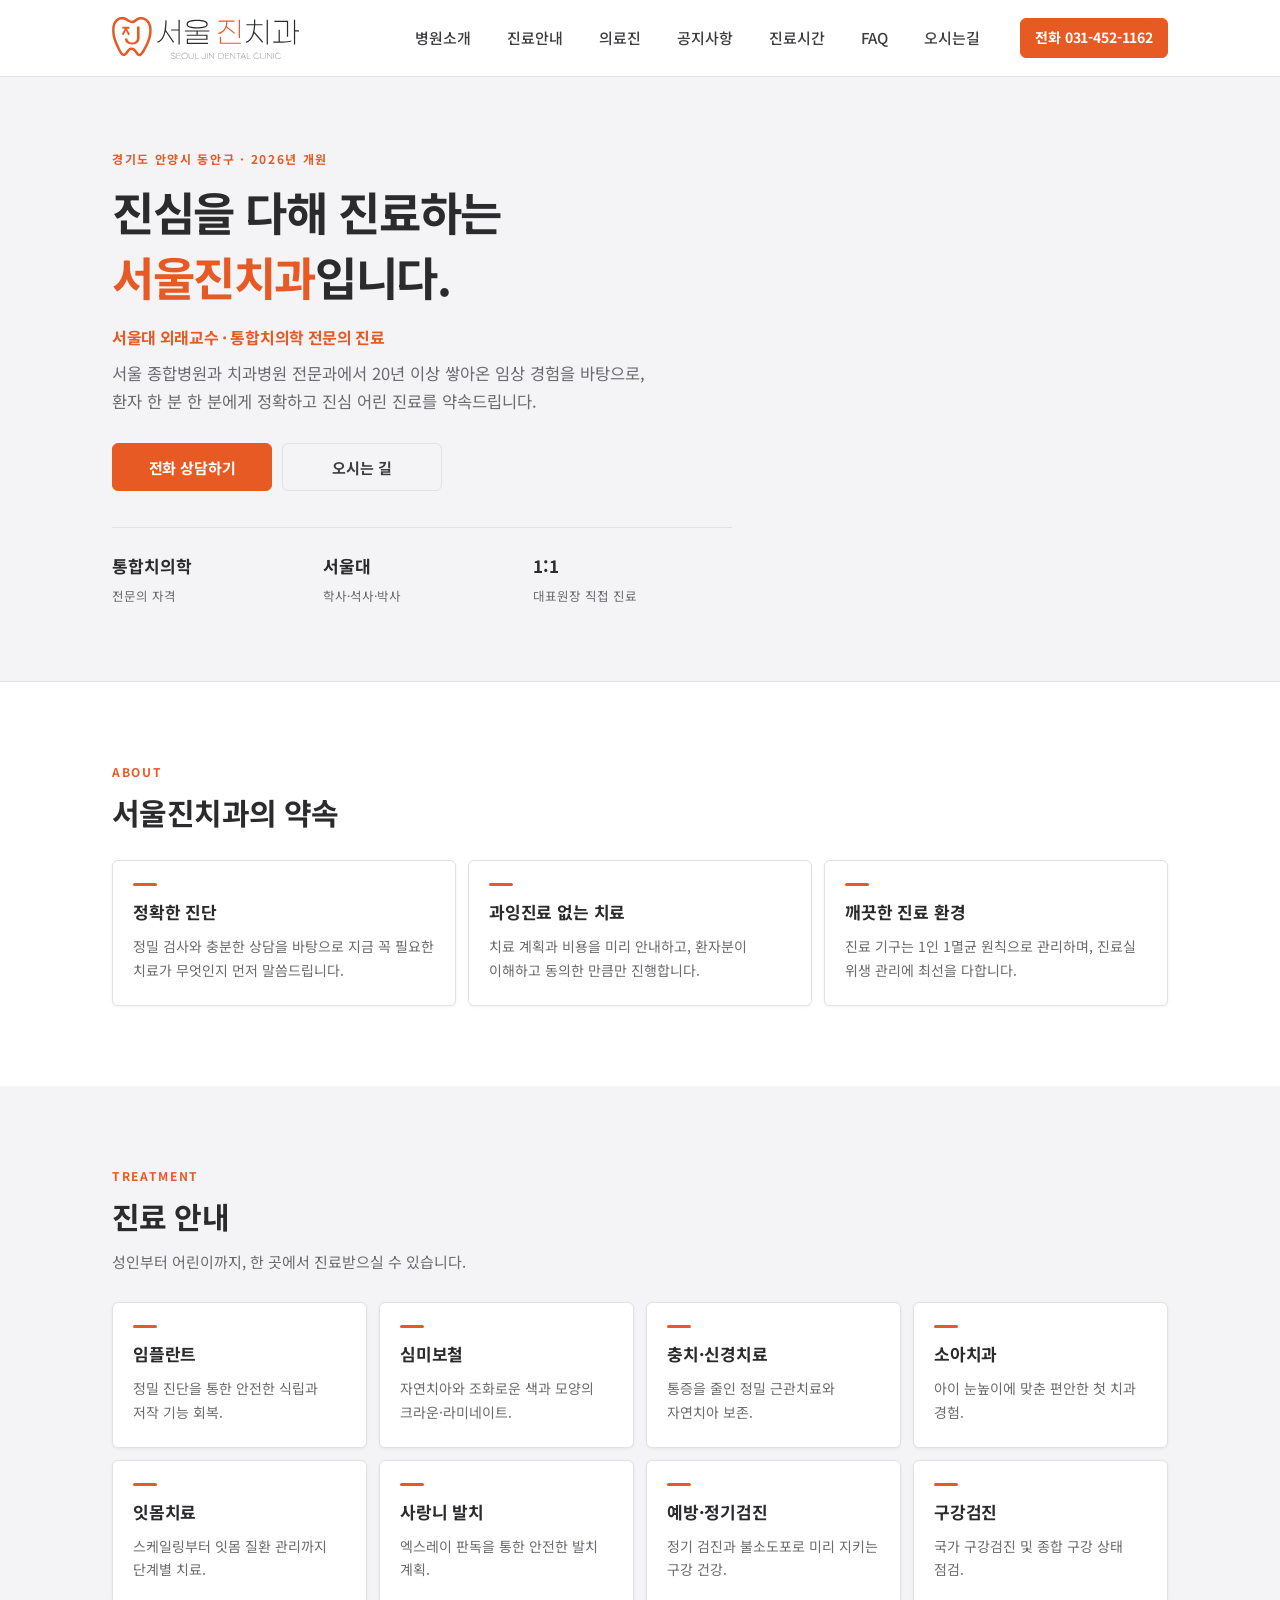
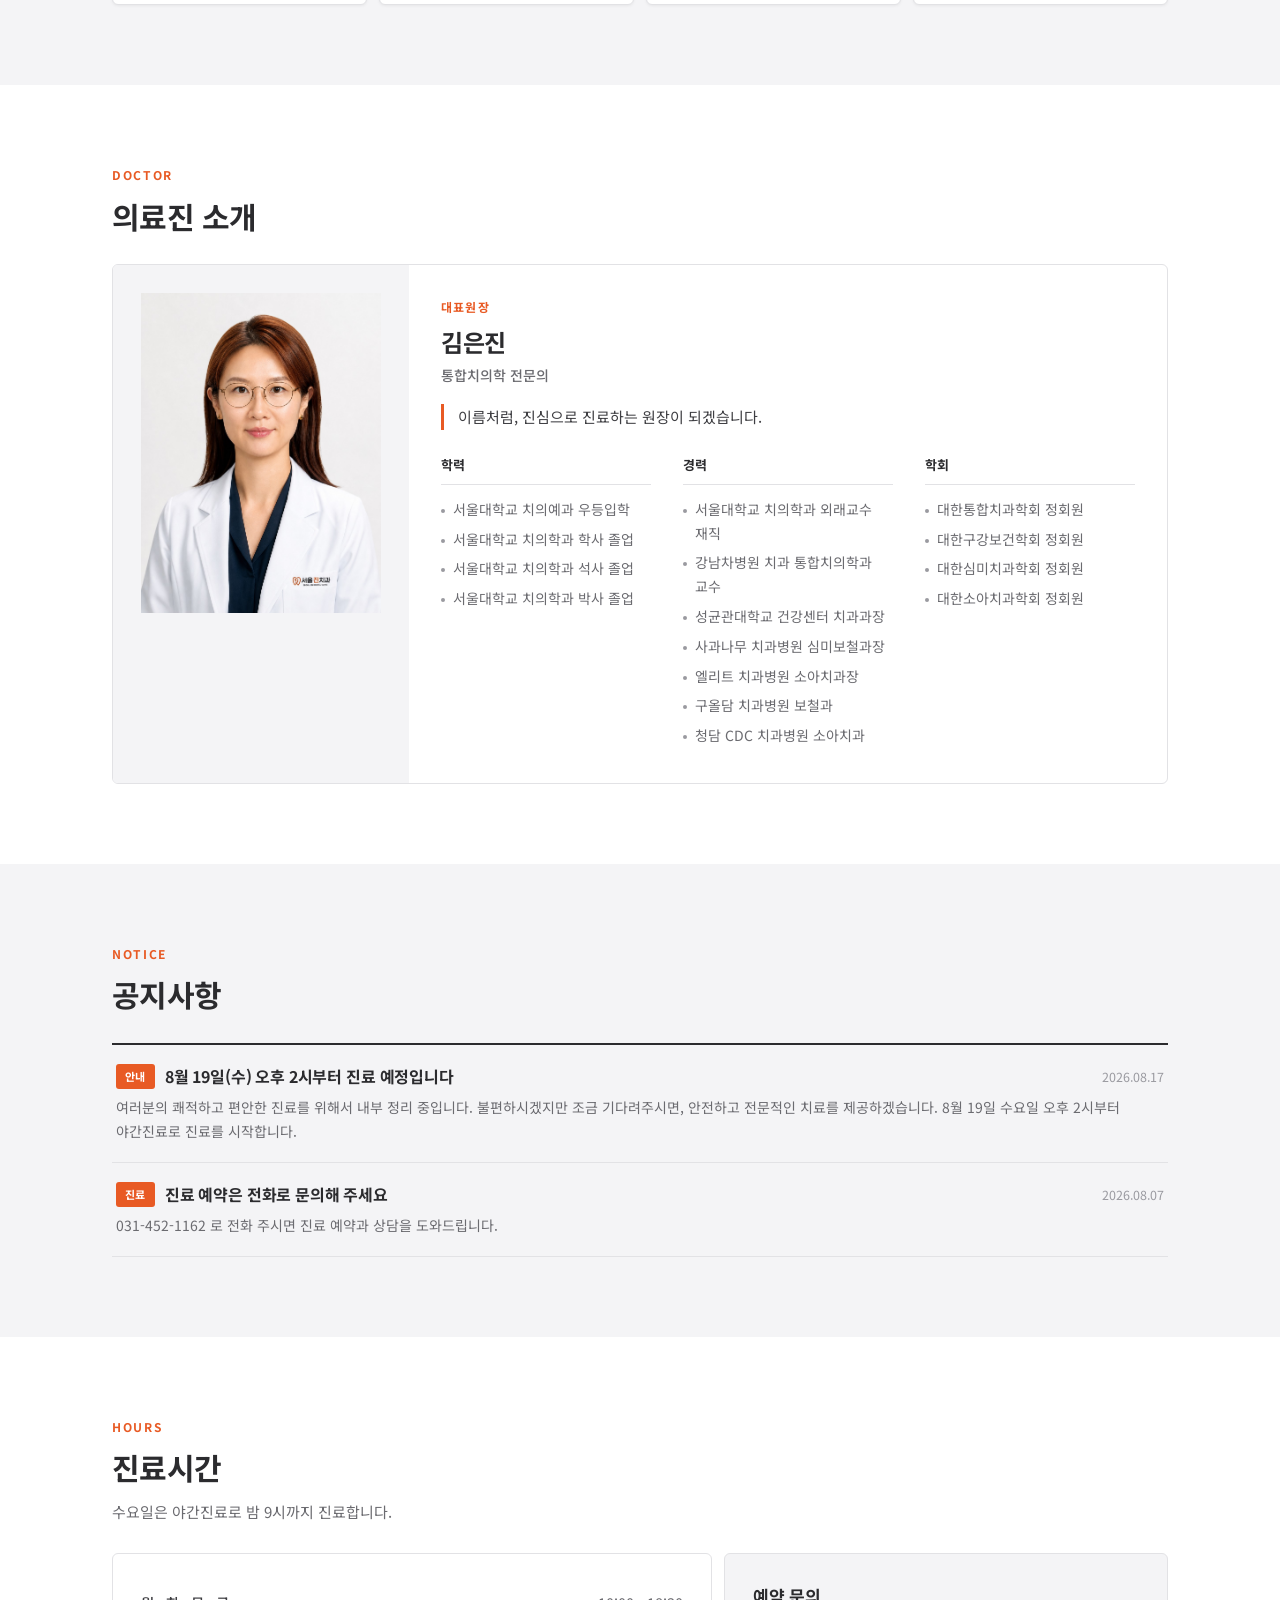
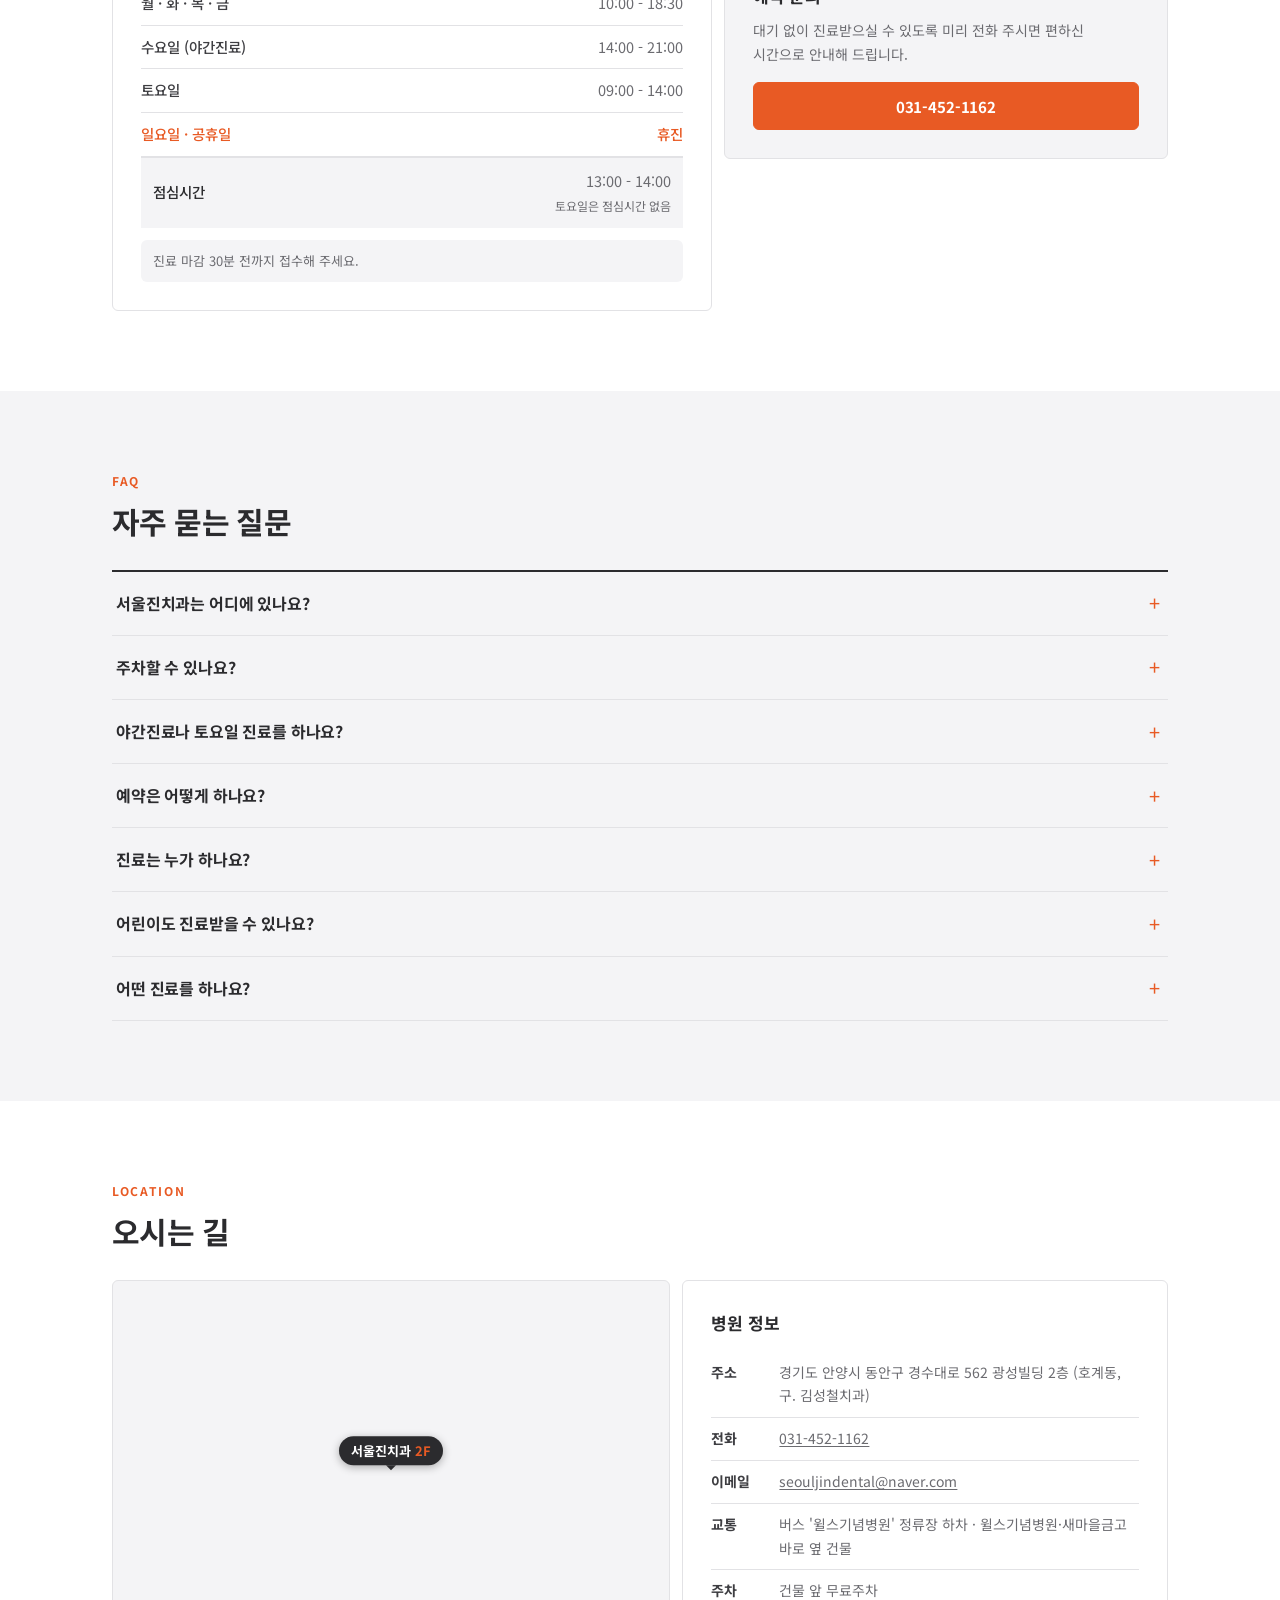
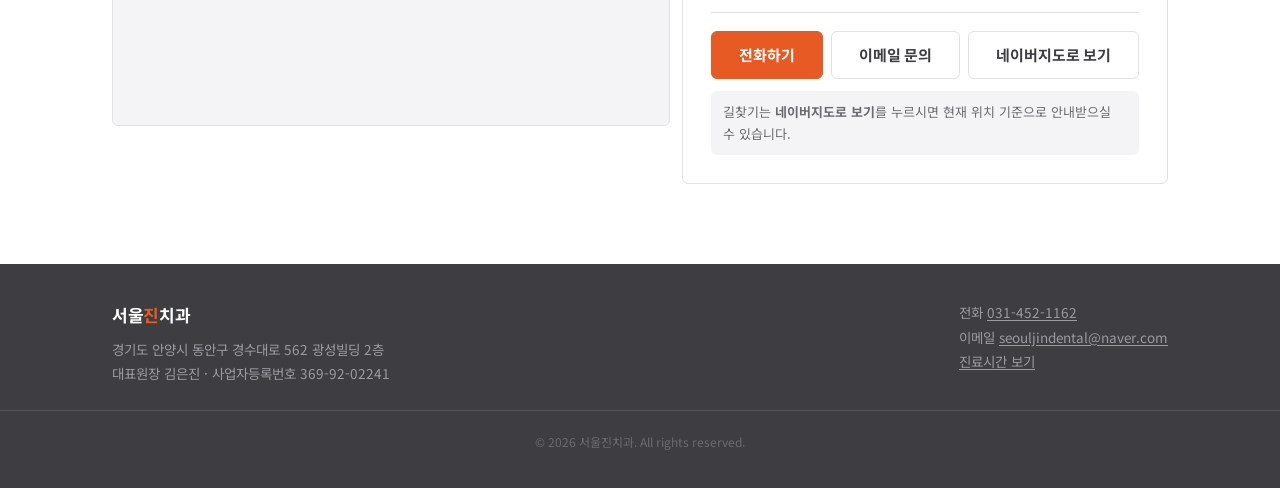
==== commit 235e28bb: "첫 화면에 '서울대 외래교수 · 통합치의학 전문의 진료' 문구 추가 Co-Authored-By: Claude Opus 5.5 <noreply@anthropic.com> Claude" ====
--- a/index.html
+++ b/index.html
@@ -30,7 +30,7 @@
 <link rel="preconnect" href="https://fonts.googleapis.com">
 <link rel="preconnect" href="https://fonts.gstatic.com" crossorigin>
 <link href="https://fonts.googleapis.com/css2?family=Noto+Sans+KR:wght@400;500;700&display=swap" rel="stylesheet">
-<link rel="stylesheet" href="assets/css/style.css?v=5">
+<link rel="stylesheet" href="assets/css/style.css?v=6">
 
 <!-- 구조화 데이터: data/clinic.json·hours.json·faq.json 에서 자동 생성 (tools/prerender.py). 여기를 직접 고치지 마세요 -->
 <!-- prerender:jsonld -->
@@ -150,7 +150,8 @@
       },
       "sameAs": [
         "https://map.naver.com/p/entry/place/13232154",
-        "https://blog.naver.com/seouljindental"
+        "https://blog.naver.com/seouljindental",
+        "https://place.map.kakao.com/1579745379"
       ],
       "openingHoursSpecification": [
         {
@@ -301,6 +302,7 @@
     <div class="wrap hero-inner">
       <p class="eyebrow">경기도 안양시 동안구 · 2026년 개원</p>
       <h1>진심을 다해 진료하는<br><span>서울진치과</span>입니다.</h1>
+      <p class="hero-badge">서울대 외래교수 · 통합치의학 전문의 진료</p>
       <p class="hero-text">
 	서울 종합병원과 치과병원 전문과에서 20년 이상 쌓아온 임상 경험을 바탕으로, 환자 한 분 한 분에게 정확하고 진심 어린 진료를 약속드립니다.
       </p>
--- a/assets/css/style.css
+++ b/assets/css/style.css
@@ -173,6 +173,11 @@
 }
 .hero h1 span { color: var(--orange); }
 
+.hero-badge {
+  color: var(--orange); font-size: 16px; font-weight: 700;
+  letter-spacing: -.02em; margin-bottom: 8px;
+}
+
 .hero-text {
   color: var(--muted); font-size: 15px; max-width: 540px; margin-bottom: 28px;
 }
